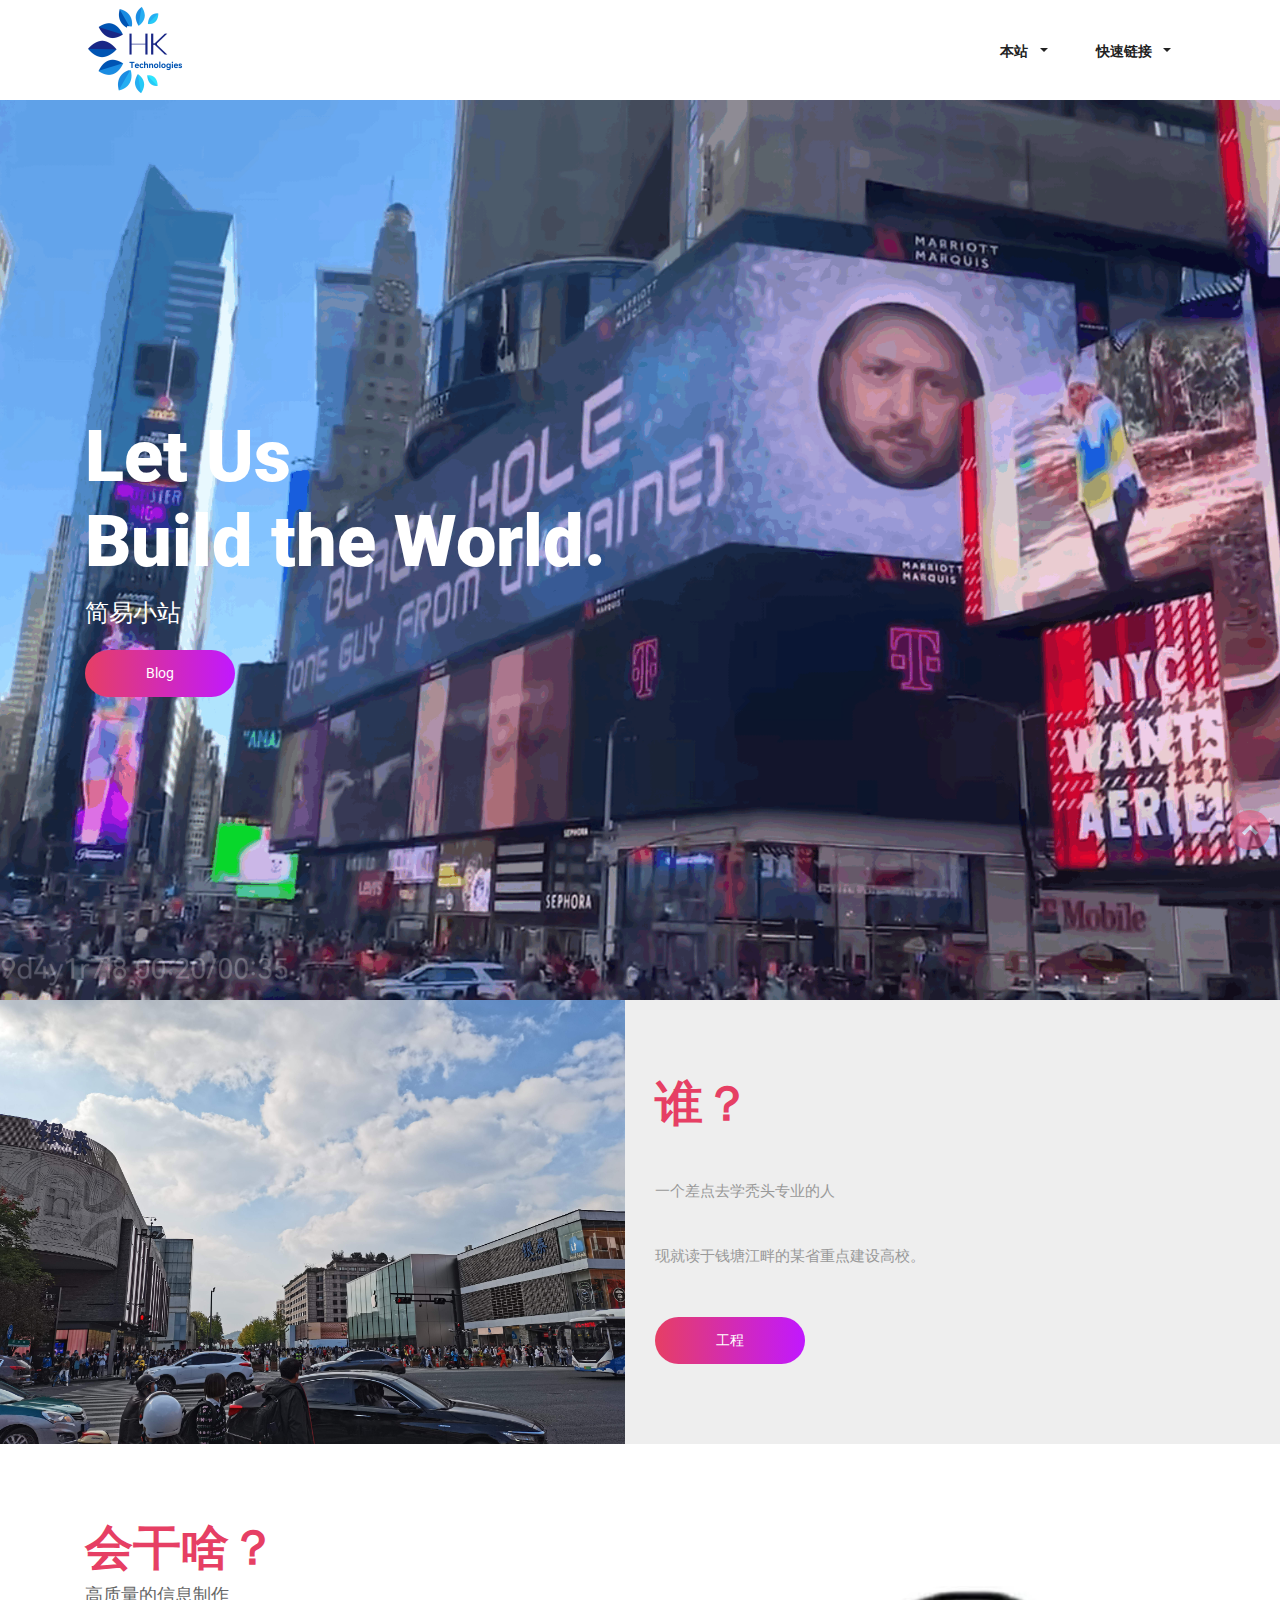
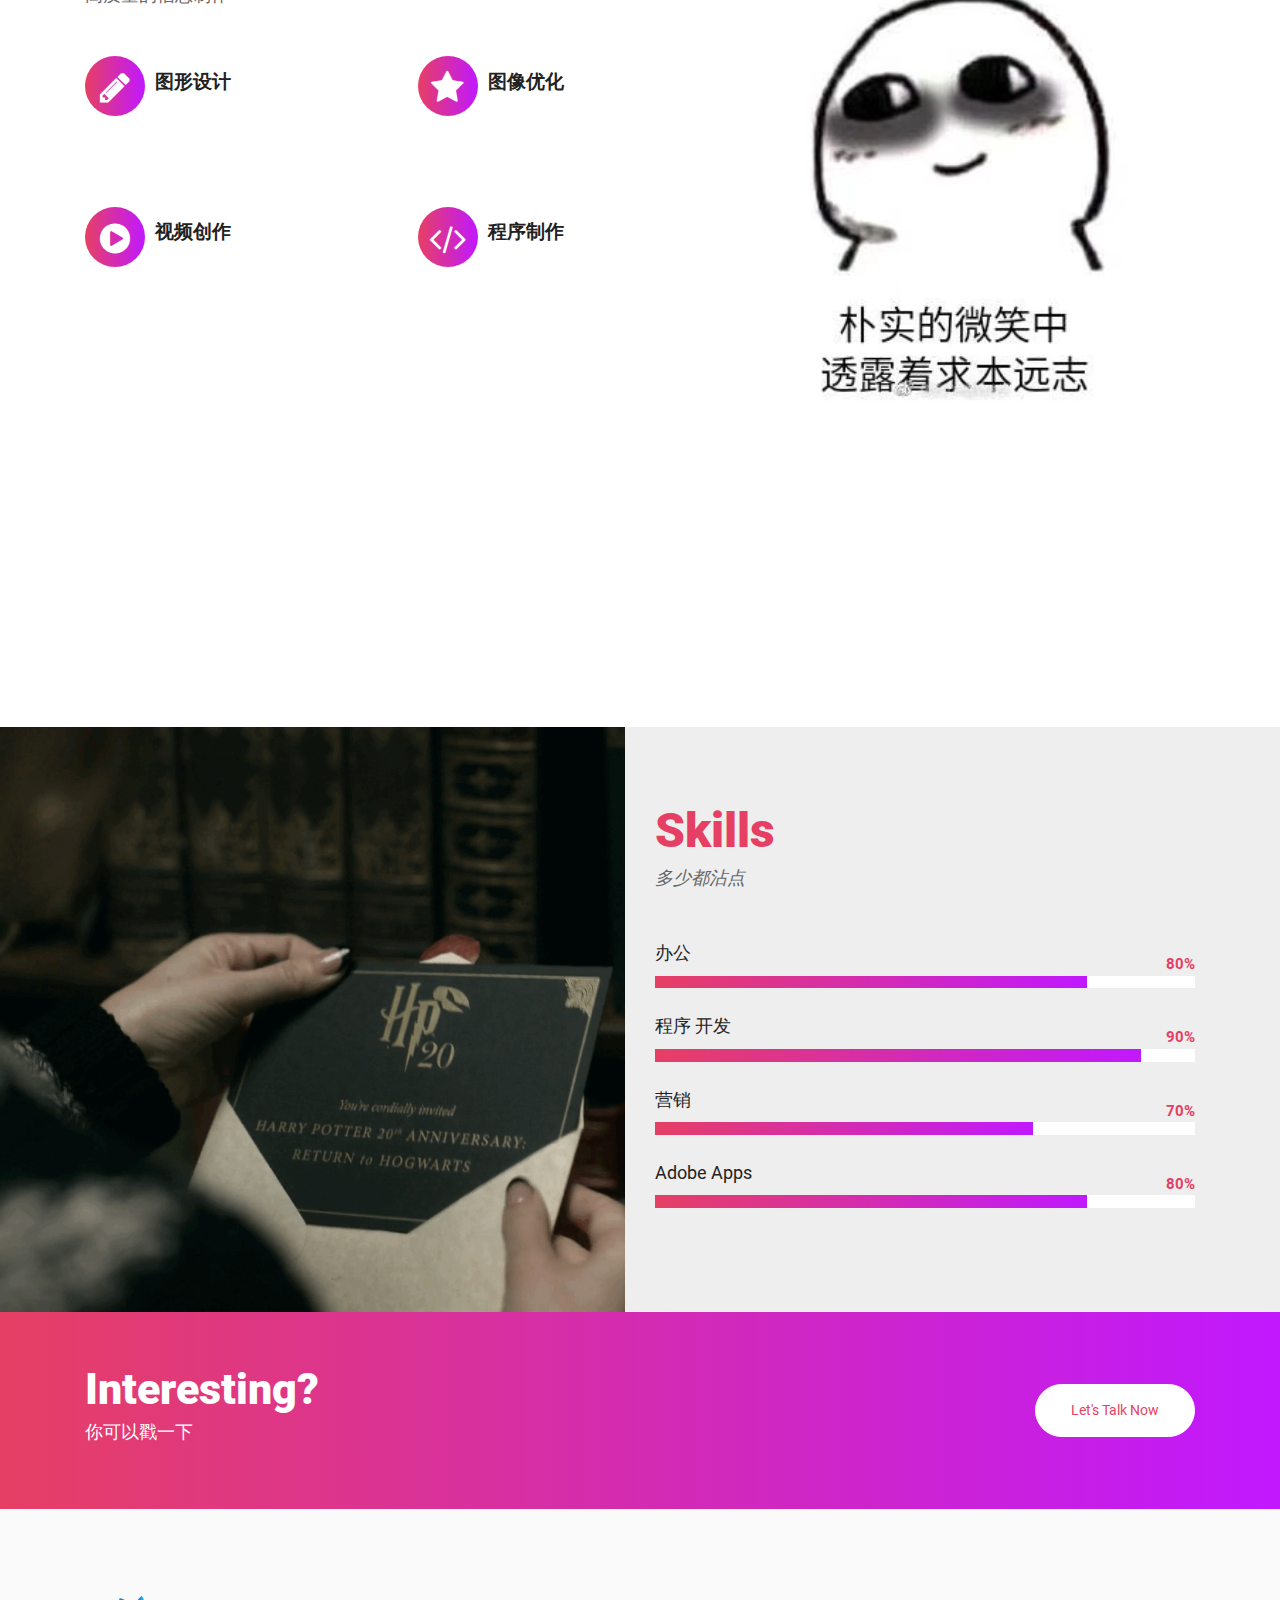
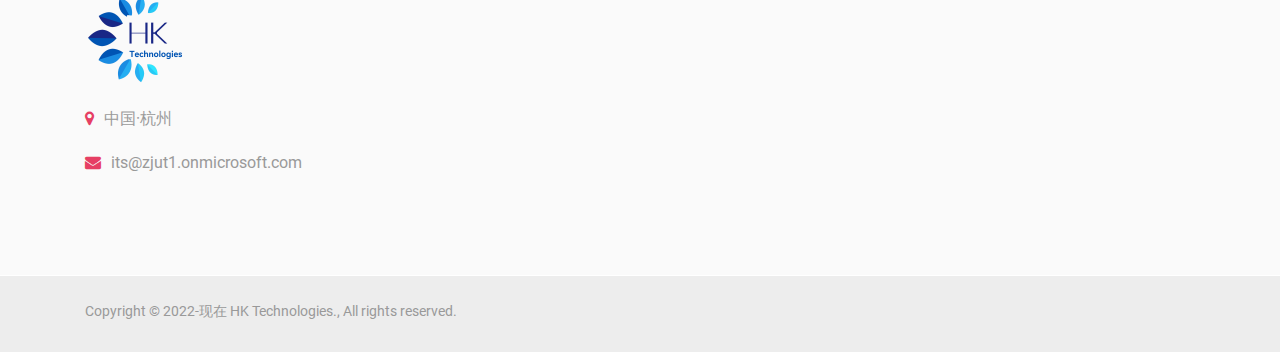
==== index.html @ f88e3399 "Add files via upload" ====
<!DOCTYPE html>
<html lang="en">
  <head>
    <!-- Basic Page Needs
    ================================================== -->
    <meta charset="utf-8">
    <!--[if IE]><meta http-equiv="x-ua-compatible" content="IE=9" /><![endif]-->
    <meta name="viewport" content="width=device-width, initial-scale=1">
    <title>HK Area</title>
    <meta name="description" content="OREN is responsive multi-purpose HTML5 template compatible with Bootstrap 4. Take your Startup business website to the next level. It is designed for agency, creative studio, freelance, personal, corporate digital, businesses or any type of person or business who wants to showcase their work, services and professional way.">
    <meta name="keywords" content="agency, business, corporate, creative studio, freelance, gradient, multipurpose. photography, parallax, personal, responsive">
    <meta name="author" content="rometheme.net"> 
	
	<!-- ==============================================
	Favicons
	=============================================== -->
	
	
	
	
	
	<!-- ==============================================
	CSS VENDOR
	=============================================== -->
	<link rel="stylesheet" type="text/css" href="static/css/bootstrap.min.css">
	<link rel="stylesheet" type="text/css" href="static/css/font-awesome.min.css">
	<link rel="stylesheet" type="text/css" href="static/css/owl.carousel.min.css">
	<link rel="stylesheet" type="text/css" href="static/css/owl.theme.default.min.css">
	<link rel="stylesheet" type="text/css" href="static/css/magnific-popup.css">
	<link rel="stylesheet" type="text/css" href="static/css/animate.min.css">
	
	<!-- ==============================================
	Custom Stylesheet
	=============================================== -->
	<link rel="stylesheet" type="text/css" href="static/css/style.css">
	
    <script src="static/js/modernizr.min.js"></script>

</head>

<body>

	<!-- LOAD PAGE -->
	<div class="animationload">
		<div class="loader"></div>
	</div>
	
	<!-- BACK TO TOP SECTION -->
	<a href="#0" class="cd-top cd-is-visible cd-fade-out">Top</a>

	<!-- HEADER -->
    <div class="header header-1">

		<!-- NAVBAR SECTION -->
		<div class="navbar-main">
			<div class="container">
			    <nav id="navbar-example" class="navbar navbar-expand-lg">
			        <a class="navbar-brand" href="">
						<img src="images/logo.png" alt="">
					</a>
			        <button class="navbar-toggler" type="button" data-toggle="collapse" data-target="#navbarNavDropdown" aria-controls="navbarNavDropdown" aria-expanded="false" aria-label="Toggle navigation">
			            <span class="navbar-toggler-icon"></span>
			        </button>
			        <div class="collapse navbar-collapse" id="navbarNavDropdown">
			            <ul class="navbar-nav ml-auto">
			            	
			                <li class="nav-item dropdown dmenu">
			                    <a class="nav-link dropdown-toggle" href="#" role="button" data-toggle="dropdown" aria-haspopup="true" aria-expanded="false">
						          本站
						        </a>
			                    <div class="dropdown-menu">
			                      	<a class="dropdown-item" href="page-about-me.html">关于</a>
			                    	<a class="dropdown-item" href="page-services-3.html">总览</a>
									<a class="dropdown-item" href="page-page-404.html">404</a>
							    </div>
			                </li>
			                
			               
							<li class="nav-item dropdown dmenu">
			                    <a class="nav-link dropdown-toggle" href="#" role="button" data-toggle="dropdown" aria-haspopup="true" aria-expanded="false">
						          快速链接
						        </a>
			                    <div class="dropdown-menu">
									<a class="dropdown-item" href="http://chn-hk.github.io/blog">Blog</a>
									<a class="dropdown-item" href="http://chn-hk.github.io/eat">吃啥？</a>
									</div>
			                </li>
							
			            </ul>
			            
			        </div>
			    </nav> <!-- -->

			</div>
		</div>

    </div>

    <!-- BANNER -->
	<div class="section banner-full bgi-cover-center" data-background="images/main.png">
		<div class="container h-100 d-flex align-items-center">
			
        	<div class="wrap-caption text-white">
                <h1 class="caption-heading">Let Us<br>Build the World.</h1>
                <p class="">简易小站</p>
                <a href="https://chn-hk.github.io/blog" class="btn btn-primary">Blog</a>
            </div>  
				
        </div>
    </div>

	<div class="section bg-gray-light">
		<div class="content-wrap pt-0 pb-0">
			<div class="sideleft-img bgi-cover-center" data-background="images/02.jpg">
				<img src="static/picture/whoweare.jpg" alt="" class="img-fluid">
			</div>
			<div class="container">
				<div class="row align-items-center">

					<div class="col-sm-12 col-md-12 col-lg-6 offset-lg-6">
						<div class="spacer-content"></div>
						<h2 class="section-heading text-primary no-after mb-4">
						谁？
						</h2>
						<p class="subheading mb-4"><em></em></p>
						<p>&nbsp;</p>
						<p>一个差点去学秃头专业的人</p>
                        <p><br>
					     现就读于钱塘江畔的某省重点建设高校。</p>
                        <div class="spacer-30"></div>
						<a href="https://chn-hk.github.io/work.html" class="btn btn-primary">工程</a>
						<div class="spacer-content"></div>
					</div>					
					
				</div>
			</div>
		</div>
	</div>

	<!-- WHAT WE DO -->
	<div class="section">
		<div class="content-wrap pb-0">
			<div class="container">
				<div class="row align-items-end">
					<div class="col-sm-12 col-md-12 col-lg-7">

						<h2 class="section-heading text-primary no-after mb-4">
							会干啥？
						</h2>
						<p class="subheading mb-4">高质量的信息制作</p>
						
						<div class="row mt-5 mb-5">
							<!-- Item 1 -->
							<div class="col-sm-6 col-md-6">
								<div class="rs-icon-info-3 mb-5">
									<div class="info-icon">
										<i class="fa fa-pencil"></i>
										<h4 class="text-black">图形设计</h4>
									</div>
									<div class="info-text">
								    &nbsp; </div>
								</div>
							</div>
							<!-- Item 2 -->
							<div class="col-sm-6 col-md-6">
								<div class="rs-icon-info-3 mb-5">
									<div class="info-icon">
										<i class="fa fa-star"></i>
										<h4 class="text-black">图像优化</h4>
									</div>
									<div class="info-text">
								    &nbsp; </div>
								</div>
							</div>
							<!-- Item 3 -->
							<div class="col-sm-6 col-md-6">
								<div class="rs-icon-info-3 mb-5">
									<div class="info-icon">
										<i class="fa fa-play-circle"></i>
										<h4 class="text-black">视频创作</h4>
									</div>
									<div class="info-text">
								    &nbsp; </div>
								</div>
							</div>
							<!-- Item 4 -->
							<div class="col-sm-6 col-md-6">
								<div class="rs-icon-info-3 mb-5">
									<div class="info-icon">
										<i class="fa fa-code"></i>
										<h4 class="text-black">程序制作</h4>
									</div>
									<div class="info-text">
								    &nbsp; </div>
								</div>
							</div>
						</div>
						
					</div>

					<div class="col-sm-12 col-md-12 col-lg-5">
						<img src="images/04.png" alt="" class="img-fluid">
					</div>
					
				</div>
			</div>
		</div>
	</div>	

	<!-- CTA -->
	<div class="section bgi-cover-fixed" data-background="images/03.png">
		<div class="content-wrap">
			<div class="container">
				<div class="row align-items-center">
					<div class="col-sm-12 col-md-12">
						<div class="cta-quote">
							<h1 class="title">秃头生活每一天</h1>
							<footer>2022&nbsp;</footer>
						</div>
					</div>
				</div>
			</div>
		</div>
	</div>

	

	<!-- WHO WE ARE -->
	<div class="section bg-gray-light">
		<div class="content-wrap pt-0 pb-0">
			<div class="sideleft-img bgi-cover-center" data-background="images/05.png">
				<img src="static/picture/team.jpg" alt="" class="img-fluid">
			</div>
			<div class="container">
				<div class="row align-items-center">
					
					<div class="col-sm-12 col-md-12 col-lg-6 offset-lg-6">
						<div class="spacer-content"></div>
						<h2 class="section-heading text-primary no-after mb-4">
						  Skills
						</h2>
						<p class="subheading mb-5"><em>多少都沾点</em></p>
						<div class="rs-progress mb-4">
	              			<div class="name">办公</div>
	          			  	<div class="persen">80%</div>
	              			<div class="progress">
							  <div class="progress-bar" role="progressbar" aria-valuenow="80" aria-valuemin="0" aria-valuemax="100"></div>
							</div>
						</div>
						<div class="rs-progress mb-4">
	              			<div class="name">程序 开发</div>
	          			  	<div class="persen">90%</div>
	              			<div class="progress">
							  <div class="progress-bar" role="progressbar" aria-valuenow="90" aria-valuemin="0" aria-valuemax="100"></div>
							</div>
						</div>
						<div class="rs-progress mb-4">
	              			<div class="name">营销&nbsp;</div>
	          			  	<div class="persen">70%</div>
	              			<div class="progress">
							  <div class="progress-bar" role="progressbar" aria-valuenow="70" aria-valuemin="0" aria-valuemax="100"></div>
							</div>
						</div>
						<div class="rs-progress mb-4">
	              			<div class="name">Adobe Apps</div>
	          			  	<div class="persen">80%</div>
	              			<div class="progress">
							  <div class="progress-bar" role="progressbar" aria-valuenow="80" aria-valuemin="0" aria-valuemax="100"></div>
							</div>
						</div>
						<div class="spacer-content"></div>
					</div>					
					
				</div>
			</div>
		</div>
	</div>

	
	
	<!-- CTA -->
	<div class="section cta bg-gradient-primary">
		<div class="content-wrap py-5">
			<div class="container">
				<div class="row align-items-center">
					<div class="col-sm-12 col-md-12">
						<div class="cta-1">
			              	<div class="body-text text-white mb-3">
			                	<h2 class="my-1">Interesting?</h2>
			                	<p class="uk18 mb-0">你可以戳一下</p>
			              	</div>
			              	<div class="body-action mt-4">
			                	<a href="#" class="btn btn-light">Let's Talk Now</a>
			              	</div>
			            </div>
					</div>
				</div>
			</div>
		</div>
	</div>

	<!-- FOOTER SECTION -->
	<div class="footer">
		<div class="content-wrap">
			<div class="container">
				
				<div class="row">
					<div class="col-sm-12 col-md-4 col-lg-6">
						<div class="footer-item">
							<img src="images/logo.png" alt="logo bottom" class="logo-bottom">
							<ul class="list-info">
								<li>
									<div class="info-icon text-primary">
										<span class="fa fa-map-marker"></span>
									</div>
									<div class="info-text">中国·杭州</div> 
								</li>
								
								<li>
									<div class="info-icon text-primary">
										<span class="fa fa-envelope"></span>
									</div>
									<div class="info-text">its@zjut1.onmicrosoft.com</div>
								</li>
							</ul>
						</div>
					</div>

					<div class="col-sm-12 col-md-4 col-lg-3">
						<div class="footer-item">
							
							<p>&nbsp;</p>
							
						</div>
					</div>

										

				</div>
			</div>
		</div>
		
		<div class="fcopy">
			<div class="container">
				<div class="row">
					<div class="col-sm-12 col-md-12">
						<p class="ftex">Copyright &copy; 2022-现在 HK Technologies.,  All rights reserved.<a target="_blank" href="https://sc.chinaz.com/moban/">&nbsp;</a></p> 
					</div>
				</div>
			</div>
		</div>
		
	</div>
	
	<!-- JS VENDOR -->
	<script src="static/js/jquery.min.js"></script>
	<script src="static/js/bootstrap.min.js"></script>
	<script src="static/js/owl.carousel.js"></script>
	<script src="static/js/jquery.magnific-popup.min.js"></script>
	<script src="static/js/isotope.pkgd.min.js"></script>
	<script src="static/js/imagesloaded.pkgd.min.js"></script>

	<!-- SENDMAIL -->
	<script src="static/js/validator.min.js"></script>
	<script src="static/js/form-scripts.js"></script>

	<script src="static/js/script.js"></script>

	
</body>
</html>
---- static/css/style.css ----
/*
Template Name: OREN - Responsive Multipurpose Html Template
Template URI: http://rometheme.net/html/oren
Author: Rometheme
Author URI: https://themeforest.net/user/rometheme
Version: 1.0
*/
/**
 * Table of Contents:
 *
 * 1. - NORMALIZE CSS
 * 2. - GLOBAL STYLES
 *      2.1 - General Styles
 *      2.2 - Text Color
 *      2.3 - Anchor
 *      2.4 - Heading and Paragraph
 * 
 * 3. - COMPONENTS
 *      3.1 - Preloader  
 *      3.2 - Buttons  
 *      3.3 - Box Icon 1
 *      3.4 - Box Icon 2
 *      3.5 - Box Image 1
 *      3.6 - Box Image 2
 *      3.7 - Box Image 3
 *      3.8 - BOX TESTIMONY
 *      3.9 - Box Team 2
 *      3.10 - Box Statistic
 *      3.11 - Box History
 *      3.12 - Box Partners
 *      3.13 - Panel Accordion
 *      3.14 - Faq
 *      3.15 - Pricing Table
 *      3.16 - Career Tabs
 *      3.17 - Box News
 * 4. - LOGO & NAVIGATION
 *      4.1 - Topbar 
 *      4.2 - Navbar 
 * 5. - HOME
 *      5.1 - Banner
 *      5.2 - Text Typing
 * 6. - SECTION
 *      6.1 Section - About
 *      6.2 Section - Services
 *      6.3 Section - Projects
 *      6.4 Section - News
 *      6.5 Section - Contact
 *      6.6 Section - Features
 *      6.7 Section - CTA
 *      6.8 Section - Price
 *      6.9 Section - Blog
 *      6.10 Section - Timeline
 *      6.11 Section - Testimonial
 *      6.12 Section - Clients
 *      6.13 Section - Video BG
 *      6.14 Section - Contact and Map
 * 7. - FOOTER 
 * 8. - RESPONSIVE
 * -----------------------------------------------------------------------------
 */
@import url("css.css");
@font-face {
  font-family: 'sas-webfont';
  src: url("../fonts/sas-webfont.eot?51534236");
  src: url("../font/sas-webfont.eot") format("embedded-opentype"), url("../font/sas-webfont.woff2") format("woff2"), url("../font/sas-webfont.woff") format("woff"), url("../font/sas-webfont.ttf") format("truetype"), url("https://html.rometheme.pro/oren/fonts/sas-webfont.svg?51534236") format("svg");
  font-weight: normal;
  font-style: normal; }
.sas {
  font-family: "sas-webfont";
  font-style: normal;
  font-weight: normal;
  speak: none;
  display: inline-block;
  text-decoration: inherit;
  width: 1em;
  margin-right: .2em;
  text-align: center;
  /* opacity: .8; */
  /* For safety - reset parent styles, that can break glyph codes*/
  font-variant: normal;
  text-transform: none;
  /* fix buttons height, for twitter bootstrap */
  line-height: 1em;
  /* Animation center compensation - margins should be symmetric */
  /* remove if not needed */
  margin-left: .2em;
  /* you can be more comfortable with increased icons size */
  /* font-size: 120%; */
  /* Font smoothing. That was taken from TWBS */
  -webkit-font-smoothing: antialiased;
  -moz-osx-font-smoothing: grayscale;
  /* Uncomment for 3D effect */
  /* text-shadow: 1px 1px 1px rgba(127, 127, 127, 0.3); */ }

.sas-1:before {
  content: '\e801'; }

/* '' */
/* -------------------- 
TOPBAR SETTING
-----------------------*/
/* -------------------- 
NAVBAR SETTING
-----------------------*/
/* -------------------- 
FOOTER SETTING
-----------------------*/
/* -------------------- 
BUTTON SETTING
-----------------------*/
.bolder {
  font-weight: 600; }

.cfix {
  content: '';
  display: block;
  width: 100%;
  clear: both; }

/**
 * 1. - NORMALIZE CSS
 * -----------------------------------------------------------------------------
 */
/*! normalize.css v8.0.1 | MIT License | github.com/necolas/normalize.css */
/* Document
   ========================================================================== */
/**
 * 1. Correct the line height in all browsers.
 * 2. Prevent adjustments of font size after orientation changes in iOS.
 */
html {
  line-height: 1.15;
  /* 1 */
  -webkit-text-size-adjust: 100%;
  /* 2 */ }

/* Sections
   ========================================================================== */
/**
 * Remove the margin in all browsers.
 */
body {
  margin: 0; }

/**
 * Render the `main` element consistently in IE.
 */
main {
  display: block; }

/**
 * Correct the font size and margin on `h1` elements within `section` and
 * `article` contexts in Chrome, Firefox, and Safari.
 */
h1 {
  font-size: 2em;
  margin: 0.67em 0; }

/* Grouping content
   ========================================================================== */
/**
 * 1. Add the correct box sizing in Firefox.
 * 2. Show the overflow in Edge and IE.
 */
hr {
  box-sizing: content-box;
  /* 1 */
  height: 0;
  /* 1 */
  overflow: visible;
  /* 2 */ }

/**
 * 1. Correct the inheritance and scaling of font size in all browsers.
 * 2. Correct the odd `em` font sizing in all browsers.
 */
pre {
  font-family: monospace, monospace;
  /* 1 */
  font-size: 1em;
  /* 2 */ }

/* Text-level semantics
   ========================================================================== */
/**
 * Remove the gray background on active links in IE 10.
 */
a {
  background-color: transparent; }

/**
 * 1. Remove the bottom border in Chrome 57-
 * 2. Add the correct text decoration in Chrome, Edge, IE, Opera, and Safari.
 */
abbr[title] {
  border-bottom: none;
  /* 1 */
  text-decoration: underline;
  /* 2 */
  text-decoration: underline dotted;
  /* 2 */ }

/**
 * Add the correct font weight in Chrome, Edge, and Safari.
 */
b,
strong {
  font-weight: bolder; }

/**
 * 1. Correct the inheritance and scaling of font size in all browsers.
 * 2. Correct the odd `em` font sizing in all browsers.
 */
code,
kbd,
samp {
  font-family: monospace, monospace;
  /* 1 */
  font-size: 1em;
  /* 2 */ }

/**
 * Add the correct font size in all browsers.
 */
small {
  font-size: 80%; }

/**
 * Prevent `sub` and `sup` elements from affecting the line height in
 * all browsers.
 */
sub,
sup {
  font-size: 75%;
  line-height: 0;
  position: relative;
  vertical-align: baseline; }

sub {
  bottom: -0.25em; }

sup {
  top: -0.5em; }

/* Embedded content
   ========================================================================== */
/**
 * Remove the border on images inside links in IE 10.
 */
img {
  border-style: none; }

/* Forms
   ========================================================================== */
/**
 * 1. Change the font styles in all browsers.
 * 2. Remove the margin in Firefox and Safari.
 */
button,
input,
optgroup,
select,
textarea {
  font-family: inherit;
  /* 1 */
  font-size: 100%;
  /* 1 */
  line-height: 1.15;
  /* 1 */
  margin: 0;
  /* 2 */ }

/**
 * Show the overflow in IE.
 * 1. Show the overflow in Edge.
 */
button,
input {
  /* 1 */
  overflow: visible; }

/**
 * Remove the inheritance of text transform in Edge, Firefox, and IE.
 * 1. Remove the inheritance of text transform in Firefox.
 */
button,
select {
  /* 1 */
  text-transform: none; }

/**
 * Correct the inability to style clickable types in iOS and Safari.
 */
button,
[type="button"],
[type="reset"],
[type="submit"] {
  -webkit-appearance: button; }

/**
 * Remove the inner border and padding in Firefox.
 */
button::-moz-focus-inner,
[type="button"]::-moz-focus-inner,
[type="reset"]::-moz-focus-inner,
[type="submit"]::-moz-focus-inner {
  border-style: none;
  padding: 0; }

/**
 * Restore the focus styles unset by the previous rule.
 */
button:-moz-focusring,
[type="button"]:-moz-focusring,
[type="reset"]:-moz-focusring,
[type="submit"]:-moz-focusring {
  outline: 1px dotted ButtonText; }

/**
 * Correct the padding in Firefox.
 */
fieldset {
  padding: 0.35em 0.75em 0.625em; }

/**
 * 1. Correct the text wrapping in Edge and IE.
 * 2. Correct the color inheritance from `fieldset` elements in IE.
 * 3. Remove the padding so developers are not caught out when they zero out
 *    `fieldset` elements in all browsers.
 */
legend {
  box-sizing: border-box;
  /* 1 */
  color: inherit;
  /* 2 */
  display: table;
  /* 1 */
  max-width: 100%;
  /* 1 */
  padding: 0;
  /* 3 */
  white-space: normal;
  /* 1 */ }

/**
 * Add the correct vertical alignment in Chrome, Firefox, and Opera.
 */
progress {
  vertical-align: baseline; }

/**
 * Remove the default vertical scrollbar in IE 10+.
 */
textarea {
  overflow: auto; }

/**
 * 1. Add the correct box sizing in IE 10.
 * 2. Remove the padding in IE 10.
 */
[type="checkbox"],
[type="radio"] {
  box-sizing: border-box;
  /* 1 */
  padding: 0;
  /* 2 */ }

/**
 * Correct the cursor style of increment and decrement buttons in Chrome.
 */
[type="number"]::-webkit-inner-spin-button,
[type="number"]::-webkit-outer-spin-button {
  height: auto; }

/**
 * 1. Correct the odd appearance in Chrome and Safari.
 * 2. Correct the outline style in Safari.
 */
[type="search"] {
  -webkit-appearance: textfield;
  /* 1 */
  outline-offset: -2px;
  /* 2 */ }

/**
 * Remove the inner padding in Chrome and Safari on macOS.
 */
[type="search"]::-webkit-search-decoration {
  -webkit-appearance: none; }

/**
 * 1. Correct the inability to style clickable types in iOS and Safari.
 * 2. Change font properties to `inherit` in Safari.
 */
::-webkit-file-upload-button {
  -webkit-appearance: button;
  /* 1 */
  font: inherit;
  /* 2 */ }

/* Interactive
   ========================================================================== */
/*
 * Add the correct display in Edge, IE 10+, and Firefox.
 */
details {
  display: block; }

/*
 * Add the correct display in all browsers.
 */
summary {
  display: list-item; }

/* Misc
   ========================================================================== */
/**
 * Add the correct display in IE 10+.
 */
template {
  display: none; }

/**
 * Add the correct display in IE 10.
 */
[hidden] {
  display: none; }

/**
 * 2. GLOBAL STYLES
 * -----------------------------------------------------------------------------
 */
/*1.1 GENERAL STYLES*/
body,
button,
input,
select,
textarea {
  color: #999999;
  font-family: "roboto", serif;
  font-weight: 400;
  font-size: 15px;
  line-height: 1.5;
  position: relative; }

html, body {
  width: 100%;
  height: 100%; }

/* 1.3. ANCHOR */
a {
  color: #999999;
  text-decoration: none; }
  a:hover {
    color: #E63F64;
    text-decoration: none; }

/* 1.4. HEADING & PARAGRAPH */
p {
  margin: 0 0 20px 0; }

h1,
h2,
.banner-page .title-page,
h3,
h4,
.rs-team-1 .title,
h5 {
  font-family: "roboto", serif;
  font-weight: 900;
  margin-top: 10px;
  margin-bottom: 20px; }

h1 {
  font-size: 3.571em;
  line-height: normal; }

h2, .banner-page .title-page {
  font-size: 2.857em;
  line-height: normal; }

h3 {
  font-size: 1.714em;
  line-height: normal; }

h4, .rs-team-1 .title {
  font-size: 1.286em;
  line-height: normal; }

h5 {
  font-size: 14px;
  line-height: 22px; }

h6 {
  font-size: 13px; }

strong, b {
  font-weight: 700; }

ol {
  margin-left: 24px; }

ul {
  list-style: initial;
  margin-left: 24px; }
  ul li {
    margin: 8px 0; }

/* CUSTOM GLOBAL */
.content-wrap {
  padding: 80px 0; }

.content-wrap-60 {
  padding: 60px 0; }

.content-wrap-40 {
  padding: 40px 0; }

.spacer-content {
  height: 80px; }
  .spacer-content::after {
    display: block;
    content: "";
    clear: both; }

.uk16 {
  font-size: 16px; }

.uk18 {
  font-size: 18px; }

.uk21 {
  font-size: 21px; }

.uk24 {
  font-size: 24px; }

.uk36 {
  font-size: 36px; }

.uk48 {
  font-size: 48px; }

.uk60 {
  font-size: 60px; }

.uk72 {
  font-size: 72px; }

.spacer-10 {
  height: 10px; }
  .spacer-10::after {
    display: block;
    content: "";
    clear: both; }

.spacer-30 {
  height: 30px; }
  .spacer-30::after {
    display: block;
    content: "";
    clear: both; }

.spacer-50 {
  height: 50px; }
  .spacer-50::after {
    display: block;
    content: "";
    clear: both; }

.spacer-70 {
  height: 70px; }
  .spacer-70::after {
    display: block;
    content: "";
    clear: both; }

.spacer-90 {
  height: 90px; }
  .spacer-90::after {
    display: block;
    content: "";
    clear: both; }

.spacer-110 {
  height: 110px; }
  .spacer-110::after {
    display: block;
    content: "";
    clear: both; }

.section {
  position: relative; }

.section-heading {
  font-size: 48px;
  line-height: 1em;
  margin-bottom: 10px;
  /*padding-top: 0; */
  margin-top: 0;
  padding-bottom: 5px;
  position: relative;
  color: #222222; }
  .section-heading:after {
    content: '';
    display: block;
    vertical-align: bottom;
    width: 30px;
    height: 3px;
    background: #E63F64;
    margin-bottom: 10px;
    margin-top: 20px; }
  .section-heading.light {
    color: #E63F64; }
    .section-heading.light span {
      color: #ffffff; }
    .section-heading.light:after {
      background: #ffffff; }
  .section-heading.text-center {
    text-align: center; }
    .section-heading.text-center:after {
      margin-left: auto;
      margin-right: auto; }
  .section-heading.no-after:after {
    display: none; }
  @media (max-width: 767px) {
    .section-heading {
      font-size: 32px; } }

.subheading {
  margin-top: -20px;
  margin-bottom: 30px;
  color: #666666;
  font-family: "PT Serif", serif;
  font-size: 18px; }
  .subheading.text-center {
    width: 60%;
    margin-left: auto;
    margin-right: auto; }

.title-heading {
  font-size: 24px;
  font-family: "roboto", serif;
  font-weight: 700; }

.section-border {
  border-bottom: 1px solid #e6e6e6; }

.font-primary {
  font-family: "roboto", serif; }

.font-secondary {
  font-family: "PT Serif", serif; }

.bgi-cover-center {
  background-size: cover;
  background-position: center; }

.bgi-cover-center {
  background-size: cover;
  background-position: center; }

.bgi-cover-fixed {
  background-size: cover;
  background-position: center;
  background-attachment: fixed; }

.bgi-right {
  background-position: right;
  background-size: auto;
  background-repeat: no-repeat; }

.bgi-left {
  background-position: left;
  background-size: auto;
  background-repeat: no-repeat; }

blockquote {
  padding: 15px 20px;
  background-color: #f6f6f6;
  margin: 0 0 20px;
  border-left: 5px solid #E63F64;
  font-style: italic; }

@media (max-width: 767px) {
  .bgi-hide-xs {
    background-image: none !important; } }
/* OWL */
.owl-theme .owl-dots .owl-dot span {
  width: 5px;
  height: 5px;
  background: gray;
  margin: 5px 3px; }
.owl-theme .owl-dots .owl-dot.active span {
  width: 20px;
  background-color: #E63F64; }
.owl-theme .owl-dots .owl-dot:hover span {
  background-color: #E63F64; }
.owl-theme .owl-controls {
  margin-top: 50px; }

.owl-light .owl-dots .owl-dot span {
  width: 5px;
  height: 5px;
  background: #ffffff;
  margin: 5px 3px; }
.owl-light .owl-dots .owl-dot.active span {
  width: 40px;
  background-color: #C118FF; }
.owl-light .owl-dots .owl-dot:hover span {
  background-color: #C118FF; }
.owl-light .owl-controls {
  margin-top: 50px; }

/* END OWL */
.font-primary {
  font-family: "roboto", serif; }

.bg-primary {
  background-color: #E63F64 !important; }

.bg-secondary {
  background-color: #C118FF !important; }

.bg-gray {
  background-color: #222222; }

.bg-gray-light {
  background-color: #eee; }

.bg-overlay-primary {
  position: relative; }
  .bg-overlay-primary:before {
    content: '';
    position: absolute;
    top: 0;
    right: 0;
    bottom: 0;
    left: 0;
    background-color: #E63F64;
    opacity: .8; }

.bg-overlay-secondary {
  position: relative; }
  .bg-overlay-secondary:before {
    content: '';
    position: absolute;
    top: 0;
    right: 0;
    bottom: 0;
    left: 0;
    background-color: #C118FF;
    opacity: .6; }

.lh-1 {
  line-height: 1.3; }

.text-primary {
  color: #E63F64 !important; }
  .text-primary a {
    color: #E63F64; }
    .text-primary a:hover {
      color: #999999; }

.text-secondary {
  color: #C118FF !important; }

.text-white a {
  color: #ffffff; }

.text-black {
  color: #222222 !important; }
  .text-black a {
    color: #222222; }

.pos-relative {
  position: relative; }

.banner-page {
  display: block;
  -webkit-background-size: cover;
  -moz-background-size: cover;
  -o-background-size: cover;
  background-size: cover;
  position: relative;
  background-position: center; }
  .banner-page:before {
    content: '';
    position: absolute;
    top: 0;
    left: 0;
    right: 0;
    bottom: 0;
    background-color: rgba(34, 34, 34, 0.2); }
  .banner-page .content-wrap {
    padding: 120px 0; }
  .banner-page .title-page {
    text-align: center;
    margin-bottom: 0;
    color: #ffffff; }
  .banner-page .breadcrumb-container {
    background-color: transparent; }
  .banner-page .breadcrumb {
    padding: 0;
    margin: 0;
    text-align: center;
    background-color: transparent;
    font-size: 13px;
    font-weight: 400;
    color: #ffffff; }
    .banner-page .breadcrumb > .active,
    .banner-page .breadcrumb a {
      color: white; }
      .banner-page .breadcrumb > .active:hover,
      .banner-page .breadcrumb a:hover {
        color: #E63F64; }

.overlap {
  background-color: #ffffff;
  margin-top: -180px;
  position: relative;
  z-index: 2; }
  @media (max-width: 767px) {
    .overlap {
      margin-top: 0; } }

.gutter-5 {
  margin-right: 0;
  margin-left: 0; }
  .gutter-5 > [class^="col-"],
  .gutter-5 > [class*=" col-"],
  .gutter-5 [class*='col-'],
  .gutter-5 [class*=" col-"] {
    padding-right: 5px;
    padding-left: 5px; }

.pagination {
  margin-left: 0; }
  .pagination .page-item .page-link {
    -webkit-border-radius: 0px;
    -moz-border-radius: 0px;
    -ms-border-radius: 0px;
    border-radius: 0px;
    padding: 15px 20px;
    margin-right: 5px;
    margin-bottom: 5px;
    color: #999999;
    display: inline-block;
    border-color: 1px solid #e6e6e6;
    background: #ffffff; }
    .pagination .page-item .page-link:hover, .pagination .page-item .page-link.active {
      color: #ffffff;
      background: #E63F64; }
  .pagination .page-item:first-child .page-link, .pagination .page-item:last-child .page-link {
    border-radius: 0; }
  .pagination .page-item.active .page-link {
    color: #ffffff;
    background: #E63F64;
    border-color: #E63F64; }

/**
 * 3. - COMPONENTS
 * -----------------------------------------------------------------------------
 */
.anim-media .media, .rs-image-box .media, .rs-icon-info-4 .media {
  width: 100%;
  margin-bottom: 30px;
  position: relative;
  background-color: #ffffff;
  overflow: hidden; }
  .anim-media .media img, .rs-image-box .media img, .rs-icon-info-4 .media img {
    -webkit-transform: scale(1, 1);
    -ms-transform: scale(1, 1);
    transform: scale(1, 1);
    -webkit-transition: 0.4s all linear;
    transition: 0.4s all linear; }
.anim-media:hover .media, .rs-image-box:hover .media, .rs-icon-info-4:hover .media {
  background-color: #E63F64; }
  .anim-media:hover .media img, .rs-image-box:hover .media img, .rs-icon-info-4:hover .media img {
    opacity: 0.8;
    -ms-filter: "progid:DXImageTransform.Microsoft.Alpha(Opacity=80)";
    filter: alpha(opacity=80);
    -webkit-transform: scale(1.05, 1.05);
    -ms-transform: scale(1.05, 1.05);
    transform: scale(1.05, 1.05);
    -webkit-transition-timing-function: ease-out;
    transition-timing-function: ease-out;
    -webkit-transition-duration: 250ms;
    transition-duration: 250ms; }

.anim-shadow, .rs-shop-box, .rs-icon-info-4, .rs-pricing-1 {
  -webkit-box-shadow: 4px 5px 0 rgba(0, 0, 0, 0);
  -moz-box-shadow: 4px 5px 0 rgba(0, 0, 0, 0);
  box-shadow: 4px 5px 0 rgba(0, 0, 0, 0); }
  .anim-shadow:hover, .rs-shop-box:hover, .rs-icon-info-4:hover, .rs-pricing-1:hover {
    -webkit-box-shadow: 4px 5px 30px rgba(0, 0, 0, 0.2);
    -moz-box-shadow: 4px 5px 30px rgba(0, 0, 0, 0.2);
    box-shadow: 4px 5px 30px rgba(0, 0, 0, 0.2); }

.gradasi-primary, .btn-primary, .rs-icon-info .fa, .rs-icon-info-2 .fa, .rs-icon-info-3 .fa, .rs-icon-funfact .icon, .box-image-6 .media .no, .rs-pricing-1.popular, .progress-bar, .bg-gradient-primary, .portfolio_filter li a.active {
  background: -webkit-gradient(linear, left center, right center, from(#E63F64), color-stop(100%, #C118FF));
  background: -webkit-linear-gradient(left, #E63F64, #C118FF 100%);
  background: linear-gradient(to right, #E63F64, #C118FF 100%); }
  .gradasi-primary:hover, .btn-primary:hover, .rs-icon-info .fa:hover, .rs-icon-info-2 .fa:hover, .rs-icon-info-3 .fa:hover, .rs-icon-funfact .icon:hover, .box-image-6 .media .no:hover, .rs-pricing-1.popular:hover, .progress-bar:hover, .bg-gradient-primary:hover, .portfolio_filter li a.active:hover {
    background: -webkit-gradient(linear, left center, right center, from(#C118FF), color-stop(100%, #E63F64));
    background: -webkit-linear-gradient(left, #C118FF, #E63F64 100%);
    background: linear-gradient(to right, #C118FF, #E63F64 100%); }

/* ==========================
2.1 - Buttons
============================= */
.btn, .btn-primary, .btn-secondary, .btn-light, .btn-ghost-light {
  font-size: 14px;
  color: #ffffff;
  padding: 13px 40px;
  border: 0;
  min-width: 150px;
  -webkit-border-radius: 30px;
  -moz-border-radius: 30px;
  -ms-border-radius: 30px;
  border-radius: 30px; }

.btn-default {
  background-color: #E63F64;
  color: #ffffff;
  padding: 15px 20px;
  border: 0;
  -webkit-border-radius: 0;
  -moz-border-radius: 0;
  -ms-border-radius: 0;
  border-radius: 0; }

.btn-default:hover {
  background-color: #E63F64; }

.btn-primary {
  background-color: #E63F64;
  color: #ffffff; }
  .btn-primary:hover {
    background-color: #dc7eff;
    color: #ffffff;
    -webkit-box-shadow: 4px 5px 30px rgba(0, 0, 0, 0.2);
    -moz-box-shadow: 4px 5px 30px rgba(0, 0, 0, 0.2);
    box-shadow: 4px 5px 30px rgba(0, 0, 0, 0.2); }

.btn-secondary {
  background-color: #C118FF; }
  .btn-secondary:hover {
    background-color: #d61c45;
    color: #ffffff; }

.btn-primary.disabled {
  background-color: #E63F64;
  border-color: #E63F64;
  opacity: 1;
  -ms-filter: "progid:DXImageTransform.Microsoft.Alpha(Opacity=100)";
  filter: alpha(opacity=100); }
  .btn-primary.disabled:hover {
    color: #ffffff;
    background-color: #d61c45; }

.btn-secondary.disabled {
  background-color: #C118FF;
  border-color: #C118FF; }
  .btn-secondary.disabled:hover {
    background-color: #bc04ff;
    color: #ffffff; }

.btn-light {
  background-color: #ffffff;
  color: #E63F64;
  border: 1px solid #ffffff; }
  .btn-light:hover {
    background-color: #222222;
    color: #ffffff;
    border-color: #222222; }

.btn-ghost-light {
  background-color: transparent;
  color: #ffffff;
  border: 1px solid #ffffff; }
  .btn-ghost-light:hover {
    background-color: #ffffff;
    color: #E63F64;
    border-color: #ffffff; }

.btn-icon {
  font-size: 18px; }
  .btn-icon .fa {
    margin-right: 10px;
    vertical-align: middle;
    width: 50px;
    height: 50px;
    border: 1px solid #999999;
    border-radius: 30px;
    padding-left: 5px;
    padding-top: 10px;
    font-size: 1.5em; }
  .btn-icon:hover .fa {
    border-color: #E63F64; }

.btn-rect {
  -webkit-border-radius: 0;
  -moz-border-radius: 0;
  -ms-border-radius: 0;
  border-radius: 0; }

.btn-video {
  color: #ffffff; }
  .btn-video i {
    width: 55px;
    height: 55px;
    background-color: #ffffff;
    color: #E63F64;
    -webkit-border-radius: 50%;
    -moz-border-radius: 50%;
    -ms-border-radius: 50%;
    border-radius: 50%;
    padding: 11px;
    font-size: 21px;
    text-align: center;
    border: 6px solid rgba(34, 34, 34, 0.2);
    margin-right: 5px; }

/* ==========================
SOSMED-ICON
============================= */
.sosmed-icon a {
  color: #E63F64;
  background-color: transparent;
  width: 40px;
  height: 40px;
  font-size: 18px;
  display: flex;
  justify-content: center;
  flex-direction: column;
  text-align: center;
  margin: 0 2px; }
  .sosmed-icon a:hover {
    color: #999999;
    background-color: transparent; }
.sosmed-icon.icon-bg-primary a {
  -webkit-border-radius: 50%;
  -moz-border-radius: 50%;
  -ms-border-radius: 50%;
  border-radius: 50%;
  color: #ffffff;
  background-color: #E63F64; }
  .sosmed-icon.icon-bg-primary a:hover {
    color: #ffffff;
    background-color: #C118FF; }

/* ==========================
FEATURE ICON
============================= */
.rs-feature-1 {
  position: relative;
  background-color: #F8F8F8;
  border: 1px solid #F0F0F0;
  padding: 20px 20px;
  overflow: hidden;
  -webkit-transition: all 0.3s ease;
  -moz-transition: all 0.3s ease;
  -ms-transition: all 0.3s ease;
  -o-transition: all 0.3s ease;
  transition: all 0.3s ease; }
  .rs-feature-1 .no {
    position: absolute;
    top: 0;
    right: 20px;
    font-size: 72px;
    font-family: "roboto", serif;
    font-weight: 700;
    opacity: 0.15;
    -ms-filter: "progid:DXImageTransform.Microsoft.Alpha(Opacity=15)";
    filter: alpha(opacity=15); }
  .rs-feature-1 .media {
    width: 100%;
    margin-bottom: 30px;
    background-color: transparent; }
  .rs-feature-1 .icon {
    font-size: 48px;
    color: #E63F64; }
  .rs-feature-1 .body {
    position: relative; }
  .rs-feature-1 .title {
    color: #222222; }
  .rs-feature-1:hover {
    background-color: #C118FF;
    color: #ffffff;
    -webkit-transform: translateY(-10px);
    transform: translateY(-10px);
    -webkit-box-shadow: 0 1rem 3rem rgba(0, 0, 0, 0.15) !important;
    box-shadow: 0 1rem 3rem rgba(0, 0, 0, 0.15) !important; }
    .rs-feature-1:hover .title {
      color: #ffffff; }

/* ==========================
IMAGE BOX
============================= */
.rs-image-box {
  margin-bottom: 30px;
  overflow: hidden;
  position: relative;
  -webkit-transition: all 0.4s ease;
  -moz-transition: all 0.4s ease;
  -ms-transition: all 0.4s ease;
  -o-transition: all 0.4s ease;
  transition: all 0.4s ease; }
  .rs-image-box .media {
    margin-bottom: 10px; }
  .rs-image-box:hover .media {
    background-color: #ffffff; }
  .rs-image-box .body-text {
    padding: 20px 30px 40px; }

.rs-shop-box {
  background-color: #ffffff;
  margin-bottom: 30px;
  overflow: hidden;
  position: relative;
  border: 1px solid #e6e6e6; }
  .rs-shop-box .media {
    text-align: center; }
    .rs-shop-box .media a {
      width: 100%; }
  .rs-shop-box .body-text {
    padding: 20px 20px;
    border-top: 1px solid #e6e6e6; }
    .rs-shop-box .body-text .title {
      font-weight: 400;
      color: #C118FF;
      font-size: 16px;
      margin-bottom: 10px; }
      .rs-shop-box .body-text .title a {
        color: #C118FF; }
        .rs-shop-box .body-text .title a:hover {
          color: #E63F64; }
    .rs-shop-box .body-text .price {
      color: #E63F64;
      font-weight: 700;
      font-size: 18px;
      float: left; }
    .rs-shop-box .body-text .meta {
      display: -ms-flexbox;
      display: flex;
      justify-content: space-between !important; }

.title-blok {
  font-weight: 400;
  color: #C118FF;
  font-size: 16px;
  margin-bottom: 10px; }
  .title-blok a {
    color: #C118FF; }
    .title-blok a:hover {
      color: #E63F64; }

.rating, .shop-item-sidebar .body-text, .single-shop {
  unicode-bidi: bidi-override;
  direction: rtl; }
  .rating span:before, .shop-item-sidebar .body-text span:before, .single-shop span:before {
    color: #E63F64;
    content: "\2605";
    display: inline-block;
    position: relative;
    font-size: 1.2em;
    width: .6em; }

.shop-item-sidebar {
  display: -ms-flexbox;
  display: flex;
  margin-bottom: 20px;
  align-items: center !important; }
  .shop-item-sidebar .media {
    width: 90px;
    height: 90px;
    border: 1px solid #e6e6e6;
    margin-right: 20px; }
  .shop-item-sidebar .body-text .title {
    font-weight: 400;
    color: #C118FF;
    font-size: 16px;
    margin-bottom: 10px; }
    .shop-item-sidebar .body-text .title a {
      color: #C118FF; }
      .shop-item-sidebar .body-text .title a:hover {
        color: #E63F64; }
  .shop-item-sidebar .body-text .price {
    color: #E63F64;
    font-weight: 700;
    font-size: 18px; }

.single-shop .price {
  color: #E63F64;
  font-weight: 700;
  font-size: 18px; }

/* ==========================
ICON 2
============================= */
.box-icon-1 {
  margin-bottom: 15px; }
  .box-icon-1 .icon {
    color: #E63F64;
    display: inline-block;
    font-size: 36px;
    line-height: 2.2;
    float: left;
    width: 60px;
    height: 60px;
    background: transparent;
    -webkit-border-radius: 100px;
    -moz-border-radius: 100px;
    -ms-border-radius: 100px;
    border-radius: 100px;
    text-align: center; }
  .box-icon-1 .body-content {
    color: #C118FF;
    margin-left: 70px;
    font-weight: 700;
    font-size: 24px; }
    .box-icon-1 .body-content .heading {
      font-size: 16px;
      font-weight: 700; }

.rs-icon-info {
  margin-bottom: 15px; }
  .rs-icon-info .info-icon {
    display: table-cell;
    position: relative; }
  .rs-icon-info .fa {
    width: 60px;
    height: 60px;
    -webkit-border-radius: 50%;
    -moz-border-radius: 50%;
    -ms-border-radius: 50%;
    border-radius: 50%;
    text-align: center;
    padding-top: 17px;
    font-size: 22px;
    color: #ffffff; }
  .rs-icon-info .info-text {
    display: table-cell;
    padding-left: 20px;
    position: relative;
    vertical-align: middle; }
  .rs-icon-info.center {
    text-align: center;
    padding: 30px 0;
    -webkit-border-radius: 6px;
    -moz-border-radius: 6px;
    -ms-border-radius: 6px;
    border-radius: 6px; }
    .rs-icon-info.center .info-icon {
      display: block; }
    .rs-icon-info.center .fa {
      background-color: transparent;
      font-size: 40px; }
      .rs-icon-info.center .fa.bl {
        background-color: #E63F64;
        color: #ffffff;
        width: 80px;
        height: 80px; }
    .rs-icon-info.center .info-text {
      display: block; }
  .rs-icon-info.text-right {
    text-align: right; }
    .rs-icon-info.text-right .info-icon {
      float: right; }
      .rs-icon-info.text-right .info-icon:after {
        right: -5px;
        top: -5px; }
    .rs-icon-info.text-right .info-text {
      padding-left: auto;
      padding-right: 20px; }
  .rs-icon-info::after {
    display: block;
    content: "";
    clear: both; }

.rs-icon-info-2 {
  display: flex;
  align-items: flex-start; }
  .rs-icon-info-2 .info-icon {
    text-align: center;
    display: -ms-flexbox;
    display: flex;
    -ms-flex-align: center;
    align-items: center; }
  .rs-icon-info-2 .fa {
    width: 80px;
    height: 80px;
    margin-right: 20px;
    color: #ffffff;
    background-color: transparent;
    -webkit-border-radius: 50%;
    -moz-border-radius: 50%;
    -ms-border-radius: 50%;
    border-radius: 50%;
    padding-top: 23px;
    font-size: 35px;
    -webkit-transform: translateZ(0);
    transform: translateZ(0);
    -webkit-transition-duration: 0.3s;
    transition-duration: 0.3s;
    -webkit-transition-property: transform;
    transition-property: transform;
    -webkit-transition-timing-function: ease-out;
    transition-timing-function: ease-out; }
  .rs-icon-info-2 .body-text {
    position: relative; }

.rs-icon-info-3 {
  margin-bottom: 15px; }
  .rs-icon-info-3 .info-icon {
    display: -ms-flexbox;
    display: flex;
    -ms-flex-align: center;
    align-items: center; }
  .rs-icon-info-3 .fa {
    text-align: center;
    width: 60px;
    height: 60px;
    margin-right: 10px;
    color: #ffffff;
    background-color: transparent;
    -webkit-border-radius: 50%;
    -moz-border-radius: 50%;
    -ms-border-radius: 50%;
    border-radius: 50%;
    padding-top: 14px;
    font-size: 35px;
    -webkit-transform: translateZ(0);
    transform: translateZ(0);
    -webkit-transition-duration: 0.3s;
    transition-duration: 0.3s;
    -webkit-transition-property: transform;
    transition-property: transform;
    -webkit-transition-timing-function: ease-out;
    transition-timing-function: ease-out; }
  .rs-icon-info-3 .info-text {
    position: relative;
    margin-top: 20px; }
  .rs-icon-info-3::after {
    display: block;
    content: "";
    clear: both; }
  .rs-icon-info-3.text-center {
    text-align: center; }
    .rs-icon-info-3.text-center .fa {
      width: 80px;
      height: 80px;
      padding-top: 22px;
      margin-bottom: 20px; }
    .rs-icon-info-3.text-center .info-icon {
      display: block; }
  .rs-icon-info-3:hover .info-icon .fa {
    color: #ffffff;
    background-color: #E63F64;
    -webkit-animation-name: hvr-icon-push;
    animation-name: hvr-icon-push;
    -webkit-animation-duration: 0.3s;
    animation-duration: 0.3s;
    -webkit-animation-timing-function: linear;
    animation-timing-function: linear;
    -webkit-animation-iteration-count: 1;
    animation-iteration-count: 1; }

@-webkit-keyframes hvr-icon-push {
  50% {
    -moz-transform: translateY(-10px);
    -webkit-transform: translateY(-10px);
    -o-transform: translateY(-10px);
    -ms-transform: translateY(-10px);
    transform: translateY(-10px); } }
@keyframes hvr-icon-push {
  50% {
    -moz-transform: translateY(-10px);
    -webkit-transform: translateY(-10px);
    -o-transform: translateY(-10px);
    -ms-transform: translateY(-10px);
    transform: translateY(-10px); } }
.rs-icon-info-4 {
  background-color: #fafafa;
  text-align: center;
  overflow: hidden;
  position: relative;
  -webkit-transition: all 0.4s ease;
  -moz-transition: all 0.4s ease;
  -ms-transition: all 0.4s ease;
  -o-transition: all 0.4s ease;
  transition: all 0.4s ease;
  border-bottom: 2px solid #E63F64; }
  .rs-icon-info-4 .icon {
    padding-top: 30px; }
  .rs-icon-info-4 .fa {
    width: 70px;
    height: 70px;
    color: #ffffff;
    background-color: #E63F64;
    -webkit-border-radius: 50%;
    -moz-border-radius: 50%;
    -ms-border-radius: 50%;
    border-radius: 50%;
    padding-top: 17px;
    font-size: 35px; }
  .rs-icon-info-4 .info-text {
    display: table-cell;
    padding-left: 20px;
    position: relative;
    vertical-align: middle; }
  .rs-icon-info-4 .title {
    color: #C118FF; }

/* ==========================
FACT
============================= */
.rs-icon-funfact .icon {
  display: block;
  font-size: 30px;
  line-height: 2.2;
  float: left;
  width: 70px;
  height: 70px;
  color: #ffffff;
  text-align: center;
  -webkit-border-radius: 50%;
  -moz-border-radius: 50%;
  -ms-border-radius: 50%;
  border-radius: 50%; }
.rs-icon-funfact .body-content {
  margin-left: 85px; }
  .rs-icon-funfact .body-content h1, .rs-icon-funfact .body-content h2, .rs-icon-funfact .body-content .banner-page .title-page, .banner-page .rs-icon-funfact .body-content .title-page, .rs-icon-funfact .body-content h3, .rs-icon-funfact .body-content h4, .rs-icon-funfact .body-content .rs-team-1 .title, .rs-team-1 .rs-icon-funfact .body-content .title, .rs-icon-funfact .body-content h4, .rs-icon-funfact .body-content .rs-team-1 .title, .rs-team-1 .rs-icon-funfact .body-content .title, .rs-icon-funfact .body-content h5, .rs-icon-funfact .body-content h6 {
    clear: none;
    margin-bottom: 0; }
.rs-icon-funfact.style-2 {
  text-align: center; }
  .rs-icon-funfact.style-2 .icon {
    color: #E63F64;
    float: none;
    background-color: transparent;
    margin: 0 auto;
    font-size: 48px; }
  .rs-icon-funfact.style-2 .body-content {
    margin-left: 0; }

/* ==========================
FACT
============================= */
.counter-1 .counter-number {
  display: block;
  vertical-align: middle;
  padding: 0;
  width: 70px;
  padding-right: 14px;
  letter-spacing: -.5px;
  font-weight: 700;
  font-size: 48px; }
.counter-1 .counter-title {
  display: table-cell;
  vertical-align: middle;
  padding: 0;
  text-align: left;
  line-height: 18px;
  margin-bottom: 0; }

/* ==========================
CTA QUOTE
============================= */
.cta-quote {
  text-align: center;
  color: #ffffff; }
  .cta-quote .title {
    font-size: 72px; }
    @media (max-width: 767px) {
      .cta-quote .title {
        font-size: 40px; } }
  .cta-quote footer {
    font-size: 24px; }
    .cta-quote footer:before, .cta-quote footer:after {
      content: "\2014"; }

/* ==========================
BOX IMAGE
============================= */
.box-image-5 {
  position: relative; }
  .box-image-5 .info-box {
    position: absolute;
    bottom: 20px;
    left: 30px;
    z-index: 2;
    color: #ffffff;
    opacity: 0;
    -ms-filter: "progid:DXImageTransform.Microsoft.Alpha(Opacity=0)";
    filter: alpha(opacity=0);
    -webkit-transform: translate3d(0px, 25px, 0px);
    transform: translate3d(0px, 25px, 0px);
    -webkit-transition: all 0.4s ease;
    -moz-transition: all 0.4s ease;
    -ms-transition: all 0.4s ease;
    -o-transition: all 0.4s ease;
    transition: all 0.4s ease; }
    .box-image-5 .info-box .title {
      margin-bottom: 15px;
      color: #ffffff;
      clear: none; }
      .box-image-5 .info-box .title:after {
        content: '';
        height: 3px;
        width: 30px;
        display: block;
        margin: 7% 0;
        background: #C118FF; }
  .box-image-5 a {
    background-color: #E63F64;
    display: block;
    margin: 8px; }
    .box-image-5 a img {
      width: 100%;
      display: block;
      margin-bottom: 0; }
  .box-image-5:hover .info-box {
    opacity: 1;
    -ms-filter: "progid:DXImageTransform.Microsoft.Alpha(Opacity=100)";
    filter: alpha(opacity=100);
    -webkit-transform: translate3d(0px, 0px, 0px);
    transform: translate3d(0px, 0px, 0px); }
  .box-image-5:hover img {
    opacity: 0.2;
    -ms-filter: "progid:DXImageTransform.Microsoft.Alpha(Opacity=20)";
    filter: alpha(opacity=20); }
  .box-image-5:after {
    content: '';
    position: absolute;
    background-image: -moz-linear-gradient(to bottom, rgba(0, 0, 0, 0) 0, rgba(0, 0, 0, 0.6) 50%, rgba(0, 0, 0, 0.9) 100%);
    background-image: -ms-linear-gradient(to bottom, rgba(0, 0, 0, 0) 0, rgba(0, 0, 0, 0.6) 50%, rgba(0, 0, 0, 0.9) 100%);
    background-image: -o-linear-gradient(to bottom, rgba(0, 0, 0, 0) 0, rgba(0, 0, 0, 0.6) 50%, rgba(0, 0, 0, 0.9) 100%);
    background-image: -webkit-linear-gradient(to bottom, rgba(0, 0, 0, 0) 0, rgba(0, 0, 0, 0.6) 50%, rgba(0, 0, 0, 0.9) 100%);
    background-image: -webkit-gradient(linear, center top, center bottom, from(rgba(0, 0, 0, 0)), to(rgba(0, 0, 0, 0.9)));
    background-image: linear-gradient(to bottom, rgba(0, 0, 0, 0) 0, rgba(0, 0, 0, 0.6) 50%, rgba(0, 0, 0, 0.9) 100%);
    bottom: 0;
    left: 0;
    width: 100%;
    height: 100px; }

/* Process Workflow */
.box-image-6 {
  position: relative;
  text-align: center;
  color: #ffffff; }
  .box-image-6 .media {
    position: relative; }
    .box-image-6 .media .no {
      width: 40px;
      height: 40px;
      position: absolute;
      top: 0;
      right: 20%;
      -webkit-border-radius: 50%;
      -moz-border-radius: 50%;
      -ms-border-radius: 50%;
      border-radius: 50%;
      font-size: 24px;
      font-family: "PT Serif", serif; }
  .box-image-6 img {
    width: 80%;
    height: 80%;
    -webkit-border-radius: 50%;
    -moz-border-radius: 50%;
    -ms-border-radius: 50%;
    border-radius: 50%;
    margin: 0 auto; }

.box-widget {
  padding: 30px;
  color: #ffffff; }
  .box-widget .info-text {
    padding-left: 30px !important; }

/* ==========================
PRICING TABLE
============================= */
.rs-pricing-1 {
  position: relative;
  text-align: center;
  padding: 30px 0;
  -webkit-border-radius: 0;
  -moz-border-radius: 0;
  -ms-border-radius: 0;
  border-radius: 0;
  background-color: #FAFAFA;
  border: 1px solid #E63F64; }
  .rs-pricing-1 .price {
    font-size: 60px;
    font-weight: 700;
    line-height: 1;
    padding: 20px 0;
    position: relative;
    letter-spacing: -3px;
    color: #E63F64; }
    .rs-pricing-1 .price:after, .rs-pricing-1 .price:before {
      border-top: 1px solid #e6e6e6;
      content: "";
      left: 50%;
      margin-left: -50px;
      position: absolute;
      top: auto;
      width: 100px; }
    .rs-pricing-1 .price:before {
      top: 0; }
    .rs-pricing-1 .price:after {
      bottom: 0; }
    .rs-pricing-1 .price span {
      display: inline-block;
      font-size: 28px;
      margin: 7px 3px 0 0;
      vertical-align: top; }
      .rs-pricing-1 .price span.mon {
        color: #E63F64;
        font-size: 16px;
        font-weight: 400;
        margin: 0 0 0 8px;
        vertical-align: baseline;
        letter-spacing: 0; }
  .rs-pricing-1 .features ul {
    list-style: outside none none;
    margin: 0;
    padding: 35px 0; }
    .rs-pricing-1 .features ul li {
      padding: 8px 0; }
  .rs-pricing-1 .title {
    color: #222222; }
  .rs-pricing-1.popular {
    /*background-color: $color-primary;*/
    color: #ffffff;
    padding: 50px 0; }
    .rs-pricing-1.popular .price {
      color: #ffffff; }
      .rs-pricing-1.popular .price span {
        color: #ffffff; }
        .rs-pricing-1.popular .price span.mon {
          color: #ffffff; }
    .rs-pricing-1.popular .title {
      color: #ffffff; }

/* ==========================
TESTIMONIALS
============================= */
.testimonial-2 {
  position: relative;
  margin-bottom: 30px; }
  .testimonial-2 .media {
    float: left;
    margin: 0 30px 0 0;
    display: block;
    position: relative;
    background-color: #E63F64;
    overflow: hidden;
    width: 120px;
    height: 120px;
    -webkit-border-radius: 50%;
    -moz-border-radius: 50%;
    -ms-border-radius: 50%;
    border-radius: 50%; }
    .testimonial-2 .media img {
      -webkit-border-radius: 50%;
      -moz-border-radius: 50%;
      -ms-border-radius: 50%;
      border-radius: 50%;
      -webkit-transform: scale(1, 1);
      -ms-transform: scale(1, 1);
      transform: scale(1, 1);
      -webkit-transition: 0.4s all linear;
      transition: 0.4s all linear; }
    .testimonial-2 .media:hover img {
      opacity: 0.3;
      -ms-filter: "progid:DXImageTransform.Microsoft.Alpha(Opacity=30)";
      filter: alpha(opacity=30);
      -webkit-transform: scale(1.05, 1.05);
      -ms-transform: scale(1.05, 1.05);
      transform: scale(1.05, 1.05);
      -webkit-transition-timing-function: ease-out;
      transition-timing-function: ease-out;
      -webkit-transition-duration: 250ms;
      transition-duration: 250ms; }
  .testimonial-2:hover .media img {
    opacity: 0.3;
    -ms-filter: "progid:DXImageTransform.Microsoft.Alpha(Opacity=30)";
    filter: alpha(opacity=30);
    -webkit-transform: scale(1.05, 1.05);
    -ms-transform: scale(1.05, 1.05);
    transform: scale(1.05, 1.05);
    -webkit-transition-timing-function: ease-out;
    transition-timing-function: ease-out;
    -webkit-transition-duration: 250ms;
    transition-duration: 250ms; }
  .testimonial-2 .body {
    overflow: hidden;
    color: #999999; }
  .testimonial-2 .title {
    color: #E63F64;
    font-weight: 600;
    font-size: 16px; }
  .testimonial-2 .position {
    color: white; }
  .testimonial-2 .company {
    color: white;
    margin-bottom: 20px;
    font-size: 12px; }
  @media (max-width: 768px) {
    .testimonial-2 .media {
      float: none;
      margin-left: auto;
      margin-right: auto;
      clear: both;
      text-align: center; }
    .testimonial-2 .body {
      text-align: center; } }

.rs-feature-box-1 {
  position: relative;
  padding: 25px 30px;
  padding-left: 250px;
  background-size: cover;
  background-position: center;
  color: white;
  min-height: 265px;
  /*&:before{
  	content: '';
  	position: absolute;
  	background-color: rgba($color-primary, .7);
  	top: 0;
  	left: 0;
  	bottom: 0;
  	width: 100%;
  }
  &.bgdark{
  	&:before{
  		background-color: rgba($color-secondary, .4);
  	}
  }*/ }
  .rs-feature-box-1 .body {
    position: relative; }
  .rs-feature-box-1 a {
    color: white; }
  .rs-feature-box-1:hover {
    -webkit-transform: translateY(-6px);
    transform: translateY(-6px); }

.rs-box-testimony {
  position: relative;
  box-sizing: border-box;
  text-align: center; }
  .rs-box-testimony .quote-box blockquote {
    font-size: 24px;
    padding: 0;
    background-color: transparent;
    margin: 0;
    border-left: 0; }
  .rs-box-testimony .quote-box .quote-name {
    margin-top: 30px;
    font-size: 18px;
    line-height: 34px;
    color: #E63F64; }
    .rs-box-testimony .quote-box .quote-name:before {
      content: '\2014 \00A0'; }
    .rs-box-testimony .quote-box .quote-name span {
      font-size: 12px;
      font-style: italic;
      font-weight: normal;
      display: block;
      color: #ffffff; }
  .rs-box-testimony .quote-box .media {
    margin: 40px 0 20px 0;
    text-align: center; }
    .rs-box-testimony .quote-box .media img {
      border: 3px solid #E63F64;
      margin: 0 auto;
      width: 100px;
      height: 100px; }

.rs-experience {
  position: relative; }
  .rs-experience .fa {
    position: absolute;
    top: 10px;
    right: 0;
    font-size: 45px;
    color: #e6e6e6; }
  .rs-experience .position {
    font-family: "PT Serif", serif; }
  .rs-experience .title {
    color: #E63F64;
    margin-top: 5px; }

/* ==========================
BLOG
============================= */
.rs-news-1 {
  position: relative;
  -webkit-box-shadow: 4px 5px 30px rgba(0, 0, 0, 0.2);
  -moz-box-shadow: 4px 5px 30px rgba(0, 0, 0, 0.2);
  box-shadow: 4px 5px 30px rgba(0, 0, 0, 0.2);
  padding-bottom: 20px;
  height: 100%; }
  .rs-news-1 .meta-category {
    position: absolute;
    top: 20px;
    left: 0;
    padding: 5px 20px;
    background-color: #E63F64;
    color: #ffffff;
    z-index: 2; }
  .rs-news-1 .media {
    width: 100%;
    margin-bottom: 20px;
    position: relative;
    z-index: 1;
    overflow: hidden;
    background-color: rgba(230, 63, 100, 0.6); }
    .rs-news-1 .media img {
      -webkit-transition: 0.4s all linear;
      transition: 0.4s all linear; }
    .rs-news-1 .media:before {
      content: "\f0c1";
      font-family: FontAwesome;
      position: absolute;
      top: 40%;
      left: 50%;
      -webkit-transform: translate(-50%, -50%);
      -ms-transform: translate(-50%, -50%);
      transform: translate(-50%, -50%);
      width: 50px;
      height: 50px;
      text-align: center;
      z-index: 9;
      color: #ffffff;
      font-size: 30px;
      opacity: 0;
      -ms-filter: "progid:DXImageTransform.Microsoft.Alpha(Opacity=0)";
      filter: alpha(opacity=0);
      -webkit-transition: all ease .25s;
      transition: all ease .25s; }
  .rs-news-1 .body {
    position: relative;
    padding: 10px 20px; }
    .rs-news-1 .body .title a {
      font-size: 18px;
      font-weight: 700;
      color: #E63F64; }
      .rs-news-1 .body .title a:hover {
        color: #C118FF; }
    .rs-news-1 .body .title {
      margin-bottom: 10px; }
    .rs-news-1 .body .meta-date {
      font-size: 14px;
      font-style: italic;
      margin-bottom: 20px;
      font-family: "PT Serif", serif; }
  .rs-news-1:hover .body:before {
    -webkit-transform: scale(1, 1);
    -moz-transform: scale(1, 1);
    -ms-transform: scale(1, 1);
    -o-transform: scale(1, 1);
    transform: scale(1, 1); }
  .rs-news-1:hover {
    -webkit-box-shadow: 4px 5px 40px rgba(0, 0, 0, 0.3);
    -moz-box-shadow: 4px 5px 40px rgba(0, 0, 0, 0.3);
    box-shadow: 4px 5px 40px rgba(0, 0, 0, 0.3); }
    .rs-news-1:hover .media img {
      opacity: 0.4;
      -ms-filter: "progid:DXImageTransform.Microsoft.Alpha(Opacity=40)";
      filter: alpha(opacity=40);
      -webkit-transform: scale(1.05, 1.05);
      -moz-transform: scale(1.05, 1.05);
      -ms-transform: scale(1.05, 1.05);
      -o-transform: scale(1.05, 1.05);
      transform: scale(1.05, 1.05);
      -webkit-transition-timing-function: ease-out;
      transition-timing-function: ease-out;
      -webkit-transition-duration: 250ms;
      transition-duration: 250ms; }
    .rs-news-1:hover .media:before {
      top: 50%;
      opacity: 1;
      -ms-filter: "progid:DXImageTransform.Microsoft.Alpha(Opacity=100)";
      filter: alpha(opacity=100); }
  .rs-news-1.no-shadow {
    -webkit-box-shadow: none;
    -moz-box-shadow: none;
    box-shadow: none; }

/* ==========================
BOX TEAM
============================= */
.rs-team-1 {
  position: relative;
  margin-bottom: 0;
  text-align: center; }
  .rs-team-1 .desc {
    position: absolute;
    top: 0;
    left: 0;
    width: 100%;
    padding: 30px 40px;
    z-index: 2;
    opacity: 0;
    -ms-filter: "progid:DXImageTransform.Microsoft.Alpha(Opacity=0)";
    filter: alpha(opacity=0);
    -webkit-transition: all 0.3s ease;
    -moz-transition: all 0.3s ease;
    -ms-transition: all 0.3s ease;
    -o-transition: all 0.3s ease;
    transition: all 0.3s ease; }
  .rs-team-1 .media {
    display: block;
    position: relative;
    background-color: #ffffff;
    overflow: hidden;
    margin-bottom: 20px;
    position: relative; }
  .rs-team-1:hover .desc {
    opacity: 1;
    -ms-filter: "progid:DXImageTransform.Microsoft.Alpha(Opacity=100)";
    filter: alpha(opacity=100);
    -webkit-transform: translateY(40px);
    transform: translateY(40px); }
  .rs-team-1:hover .media img {
    opacity: 0.2;
    -ms-filter: "progid:DXImageTransform.Microsoft.Alpha(Opacity=20)";
    filter: alpha(opacity=20);
    -webkit-transform: scale(1.05, 1.05);
    -ms-transform: scale(1.05, 1.05);
    transform: scale(1.05, 1.05);
    -webkit-transition-timing-function: ease-out;
    transition-timing-function: ease-out;
    -webkit-transition-duration: 250ms;
    transition-duration: 250ms; }
  .rs-team-1 .body {
    overflow: hidden;
    color: #999999; }
  .rs-team-1 .title {
    margin-bottom: 5px;
    color: #E63F64; }
  .rs-team-1 .position {
    font-size: 14px;
    color: #b3b3b3; }
  .rs-team-1 .social-icon {
    display: flex;
    justify-content: center;
    width: 100%;
    margin-left: 0;
    padding-left: 0;
    font-size: 18px;
    margin-top: 10px; }
    .rs-team-1 .social-icon li {
      list-style: none;
      padding: 0 10px; }
      .rs-team-1 .social-icon li a {
        color: #E63F64;
        background-color: #ffffff; }
        .rs-team-1 .social-icon li a:hover {
          color: #999999; }
  .rs-team-1.hiring .desc {
    position: absolute;
    top: 0;
    left: 0;
    width: 100%;
    padding: 30px 40px;
    z-index: 2;
    opacity: 1;
    -ms-filter: "progid:DXImageTransform.Microsoft.Alpha(Opacity=100)";
    filter: alpha(opacity=100);
    -webkit-transform: translateY(40px);
    transform: translateY(40px);
    color: #ffffff; }
  .rs-team-1.hiring:hover .media img {
    opacity: 1;
    -ms-filter: "progid:DXImageTransform.Microsoft.Alpha(Opacity=100)";
    filter: alpha(opacity=100);
    -webkit-transform: scale(1.05, 1.05);
    -ms-transform: scale(1.05, 1.05);
    transform: scale(1.05, 1.05);
    -webkit-transition-timing-function: ease-out;
    transition-timing-function: ease-out;
    -webkit-transition-duration: 250ms;
    transition-duration: 250ms; }

/* ==========================
BOX ICON
============================= */
.rs-icon-1 .icon {
  display: table-cell;
  color: #E63F64;
  font-size: 27px;
  line-height: 2.2;
  width: 60px;
  height: 60px;
  background: #F8F8F8;
  -webkit-border-radius: 100px;
  -moz-border-radius: 100px;
  -ms-border-radius: 100px;
  border-radius: 100px;
  text-align: center; }
  .rs-icon-1 .icon.no-bg {
    background-color: transparent; }
.rs-icon-1 .body-content {
  display: table-cell;
  padding-left: 10px;
  vertical-align: middle;
  font-weight: 400;
  color: #f8e4ff; }
  .rs-icon-1 .body-content .heading {
    font-weight: 700;
    color: #C118FF; }

/* ==========================
FORM CONTACT
============================= */
.form-comment .form-control,
.form-contact .form-control,
.contact .form-control {
  height: 45px;
  background-color: #f6f6f6;
  border: 1px solid #eee;
  border-radius: 3px;
  box-shadow: none;
  opacity: 0.9;
  -ms-filter: "progid:DXImageTransform.Microsoft.Alpha(Opacity=90)";
  filter: alpha(opacity=90); }
.form-comment textarea.form-control,
.form-contact textarea.form-control,
.contact textarea.form-control {
  height: auto; }
.form-comment .btn.disabled, .form-comment .disabled.btn-primary, .form-comment .disabled.btn-secondary, .form-comment .disabled.btn-light, .form-comment .disabled.btn-ghost-light, .form-comment .btn[disabled], .form-comment [disabled].btn-primary, .form-comment [disabled].btn-secondary, .form-comment [disabled].btn-light, .form-comment [disabled].btn-ghost-light, .form-comment fieldset[disabled] .btn, .form-comment fieldset[disabled] .btn-primary, .form-comment fieldset[disabled] .btn-secondary, .form-comment fieldset[disabled] .btn-light, .form-comment fieldset[disabled] .btn-ghost-light,
.form-contact .btn.disabled,
.form-contact .disabled.btn-primary,
.form-contact .disabled.btn-secondary,
.form-contact .disabled.btn-light,
.form-contact .disabled.btn-ghost-light,
.form-contact .btn[disabled],
.form-contact [disabled].btn-primary,
.form-contact [disabled].btn-secondary,
.form-contact [disabled].btn-light,
.form-contact [disabled].btn-ghost-light,
.form-contact fieldset[disabled] .btn,
.form-contact fieldset[disabled] .btn-primary,
.form-contact fieldset[disabled] .btn-secondary,
.form-contact fieldset[disabled] .btn-light,
.form-contact fieldset[disabled] .btn-ghost-light,
.contact .btn.disabled,
.contact .disabled.btn-primary,
.contact .disabled.btn-secondary,
.contact .disabled.btn-light,
.contact .disabled.btn-ghost-light,
.contact .btn[disabled],
.contact [disabled].btn-primary,
.contact [disabled].btn-secondary,
.contact [disabled].btn-light,
.contact [disabled].btn-ghost-light,
.contact fieldset[disabled] .btn,
.contact fieldset[disabled] .btn-primary,
.contact fieldset[disabled] .btn-secondary,
.contact fieldset[disabled] .btn-light,
.contact fieldset[disabled] .btn-ghost-light {
  opacity: 1;
  -ms-filter: "progid:DXImageTransform.Microsoft.Alpha(Opacity=100)";
  filter: alpha(opacity=100); }

.form-subscribe [type="search"] {
  -webkit-border-radius: 30px;
  -moz-border-radius: 30px;
  -ms-border-radius: 30px;
  border-radius: 30px;
  min-height: 52px;
  padding-left: 20px;
  padding-right: 20px;
  border-color: transparent; }
.form-subscribe .btn, .form-subscribe .btn-primary, .form-subscribe .btn-secondary, .form-subscribe .btn-light, .form-subscribe .btn-ghost-light {
  min-height: 52px; }

/* ==========================
ACCORDION
============================= */
.rs-accordion .card {
  /*margin-top: 10px;*/
  border-color: transparent; }
  .rs-accordion .card .card-header {
    color: #999999;
    padding: 0;
    border-color: transparent; }
    .rs-accordion .card .card-header:first-child {
      border-radius: 0; }
  .rs-accordion .card .btn, .rs-accordion .card .btn-primary, .rs-accordion .card .btn-secondary, .rs-accordion .card .btn-light, .rs-accordion .card .btn-ghost-light {
    display: block;
    width: 100%;
    text-align: left;
    -webkit-border-radius: 0;
    -moz-border-radius: 0;
    -ms-border-radius: 0;
    border-radius: 0;
    background-color: #f2f2f2;
    color: #222222;
    font-size: initial;
    border-bottom: 4px solid #E63F64;
    font-weight: 700; }
    .rs-accordion .card .btn.collapsed, .rs-accordion .card .collapsed.btn-primary, .rs-accordion .card .collapsed.btn-secondary, .rs-accordion .card .collapsed.btn-light, .rs-accordion .card .collapsed.btn-ghost-light {
      color: #222222;
      background-color: #f2f2f2;
      border-bottom-color: transparent; }
    .rs-accordion .card .btn:focus, .rs-accordion .card .btn-primary:focus, .rs-accordion .card .btn-secondary:focus, .rs-accordion .card .btn-light:focus, .rs-accordion .card .btn-ghost-light:focus {
      text-decoration: none; }
  .rs-accordion .card:first-of-type {
    border-top-left-radius: 0;
    border-top-right-radius: 0; }
  .rs-accordion .card:last-of-type {
    border-bottom-right-radius: 0;
    border-bottom-left-radius: 0; }
.rs-accordion .title {
  font-size: 16px;
  margin: 0;
  padding: 0; }
  .rs-accordion .title .btn, .rs-accordion .title .btn-primary, .rs-accordion .title .btn-secondary, .rs-accordion .title .btn-light, .rs-accordion .title .btn-ghost-light {
    font-family: "roboto", serif;
    padding: 20px 50px;
    position: relative; }
    .rs-accordion .title .btn:hover, .rs-accordion .title .btn-primary:hover, .rs-accordion .title .btn-secondary:hover, .rs-accordion .title .btn-light:hover, .rs-accordion .title .btn-ghost-light:hover, .rs-accordion .title .btn:active, .rs-accordion .title .btn-primary:active, .rs-accordion .title .btn-secondary:active, .rs-accordion .title .btn-light:active, .rs-accordion .title .btn-ghost-light:active {
      text-decoration: none; }
    .rs-accordion .title .btn:before, .rs-accordion .title .btn-primary:before, .rs-accordion .title .btn-secondary:before, .rs-accordion .title .btn-light:before, .rs-accordion .title .btn-ghost-light:before {
      content: "\29BE";
      font-family: Arial;
      color: #E63F64;
      font-size: 24px;
      position: absolute;
      top: 17px;
      left: 0;
      line-height: 1;
      padding: 0 0px 0 20px; }
    .rs-accordion .title .btn.collapsed:before, .rs-accordion .title .collapsed.btn-primary:before, .rs-accordion .title .collapsed.btn-secondary:before, .rs-accordion .title .collapsed.btn-light:before, .rs-accordion .title .collapsed.btn-ghost-light:before {
      content: "\29BF";
      color: #E63F64; }

.box-gallery {
  position: relative;
  overflow: hidden;
  width: 100%;
  margin-bottom: 10px; }
  .box-gallery a, .box-gallery a img {
    display: block;
    max-width: 100%;
    -webkit-transform: scale(1, 1);
    -ms-transform: scale(1, 1);
    transform: scale(1, 1);
    -webkit-transition-timing-function: ease-in;
    transition-timing-function: ease-in;
    -webkit-transition-duration: 250ms;
    transition-duration: 250ms;
    cursor: pointer;
    -webkit-transition: 0.4s all linear;
    transition: 0.4s all linear; }
    .box-gallery a:hover img, .box-gallery a img:hover img {
      -webkit-transform: scale(1.05, 1.07);
      -ms-transform: scale(1.05, 1.07);
      transform: scale(1.05, 1.07);
      -webkit-transition-timing-function: ease-out;
      transition-timing-function: ease-out;
      -webkit-transition-duration: 250ms;
      transition-duration: 250ms; }
    .box-gallery a:hover .project-info, .box-gallery a img:hover .project-info {
      opacity: 1;
      -ms-filter: "progid:DXImageTransform.Microsoft.Alpha(Opacity=100)";
      filter: alpha(opacity=100); }
    .box-gallery a:hover .project-icon, .box-gallery a img:hover .project-icon {
      opacity: 1;
      -ms-filter: "progid:DXImageTransform.Microsoft.Alpha(Opacity=100)";
      filter: alpha(opacity=100);
      top: -90px; }
      .box-gallery a:hover .project-icon .fa:hover, .box-gallery a img:hover .project-icon .fa:hover {
        opacity: 1;
        -ms-filter: "progid:DXImageTransform.Microsoft.Alpha(Opacity=100)";
        filter: alpha(opacity=100); }
    .box-gallery a:hover .details, .box-gallery a img:hover .details {
      opacity: 1;
      -ms-filter: "progid:DXImageTransform.Microsoft.Alpha(Opacity=100)";
      filter: alpha(opacity=100);
      bottom: 0; }
  .box-gallery .project-info {
    position: absolute;
    left: 0px;
    top: 0px;
    right: 0px;
    bottom: 0px;
    background: rgba(0, 0, 0, 0.5);
    padding-top: 50%;
    text-align: center;
    opacity: 0;
    -ms-filter: "progid:DXImageTransform.Microsoft.Alpha(Opacity=0)";
    filter: alpha(opacity=0);
    -webkit-transition: all ease .25s;
    transition: all ease .25s; }
    .box-gallery .project-info .project-icon {
      position: relative;
      top: -120px;
      opacity: 0;
      -ms-filter: "progid:DXImageTransform.Microsoft.Alpha(Opacity=0)";
      filter: alpha(opacity=0);
      -webkit-transition: all ease .25s;
      transition: all ease .25s;
      width: 100%;
      color: #E63F64; }
      .box-gallery .project-info .project-icon .fa {
        font-size: 50px;
        opacity: 0.9;
        -ms-filter: "progid:DXImageTransform.Microsoft.Alpha(Opacity=90)";
        filter: alpha(opacity=90); }

/* ==========================
TABS
============================= */
.rs-tabs ul.nav {
  margin-left: 0; }
.rs-tabs .nav-tabs .nav-link {
  border: 1px solid #e6e6e6;
  border-top-left-radius: 0;
  border-top-right-radius: 0;
  color: #E63F64;
  font-size: 18px;
  font-weight: 700;
  padding: 0.5rem 3rem; }
  .rs-tabs .nav-tabs .nav-link.active {
    background-color: #E63F64;
    color: #ffffff;
    border-color: #E63F64; }
.rs-tabs .tab-content {
  padding: 30px;
  background-color: #fafafa;
  border: 1px solid #e6e6e6; }

.review-item {
  display: flex;
  margin-bottom: 20px;
  align-items: center; }
  .review-item .image {
    width: 90px;
    height: 90px;
    margin-right: 20px; }
    .review-item .image img {
      border: 2px solid #E63F64;
      -webkit-border-radius: 50%;
      -moz-border-radius: 50%;
      -ms-border-radius: 50%;
      border-radius: 50%; }

.media-review img {
  width: 90px;
  height: 90px;
  border: 2px solid #E63F64;
  -webkit-border-radius: 50%;
  -moz-border-radius: 50%;
  -ms-border-radius: 50%;
  border-radius: 50%; }

/* ==========================
TESTIMONIAL
============================= */
.rs-testimonial-1 {
  padding: 25px;
  background-color: rgba(255, 255, 255, 0.3);
  -webkit-border-radius: 10px;
  -moz-border-radius: 10px;
  -ms-border-radius: 10px;
  border-radius: 10px; }
  .rs-testimonial-1 .rs-testimonial-footer {
    margin: 0 -25px -25px;
    padding: 18px 25px;
    border-top: 1px solid #ffffff;
    font-weight: 700; }
    .rs-testimonial-1 .rs-testimonial-footer::before {
      content: "\2014 \00A0"; }
    .rs-testimonial-1 .rs-testimonial-footer cite {
      display: block;
      font-weight: normal; }

.rs-testimonial-2 {
  position: relative;
  /*padding-left: 50px;*/
  /*&:before{
  	content: "\f10e";
      font-family: $font_icon;
  	position: absolute;
  	top: -6px;
  	left: 0;
  	z-index: 9;
  	color: #E6E1C5;
  	font-size: 35px;
  }*/ }
  .rs-testimonial-2 .media {
    width: 60px;
    height: 60px;
    float: left; }
  .rs-testimonial-2 .rs-testimonial-footer {
    font-weight: 700;
    margin-left: 75px; }
    .rs-testimonial-2 .rs-testimonial-footer::before {
      content: "\2014 \00A0"; }
    .rs-testimonial-2 .rs-testimonial-footer cite {
      display: block;
      font-weight: normal; }

/* ==========================
Back To Top Section
============================= */
.cd-top {
  display: inline-block;
  height: 40px;
  width: 40px;
  position: fixed;
  bottom: 50px;
  right: 10px;
  z-index: 999;
  box-shadow: 0 0 10px rgba(0, 0, 0, 0.05);
  overflow: hidden;
  text-indent: 100%;
  white-space: nowrap;
  background: #e63f64 url("../image/cd-top-arrow.svg") no-repeat center 50%;
  visibility: hidden;
  opacity: 0;
  -ms-filter: "progid:DXImageTransform.Microsoft.Alpha(Opacity=0)";
  filter: alpha(opacity=0);
  -webkit-transition: opacity .3s 0s, visibility 0s .3s;
  -moz-transition: opacity .3s 0s, visibility 0s .3s;
  transition: opacity .3s 0s, visibility 0s .3s;
  -webkit-border-radius: 20px;
  -moz-border-radius: 20px;
  -ms-border-radius: 20px;
  border-radius: 20px; }
  .cd-top:hover {
    opacity: 1;
    -ms-filter: "progid:DXImageTransform.Microsoft.Alpha(Opacity=100)";
    filter: alpha(opacity=100);
    -webkit-transition: opacity .3s 0s, visibility 0s 0s;
    -moz-transition: opacity .3s 0s, visibility 0s 0s;
    transition: opacity .3s 0s, visibility 0s 0s; }
  .cd-top.cd-is-visible {
    visibility: visible;
    opacity: 1;
    -ms-filter: "progid:DXImageTransform.Microsoft.Alpha(Opacity=100)";
    filter: alpha(opacity=100); }
  .cd-top.cd-fade-out {
    opacity: 0.5;
    -ms-filter: "progid:DXImageTransform.Microsoft.Alpha(Opacity=50)";
    filter: alpha(opacity=50); }

.rs-progress .name {
  color: #222222;
  font-size: 18px;
  display: inline-block; }
  .rs-progress .name span {
    font-size: 16px;
    color: #C118FF; }
.rs-progress .persen {
  float: right;
  padding-top: 14px;
  font-weight: 700;
  color: #E63F64; }
.rs-progress .progress {
  clear: both;
  background-color: #ffffff;
  -webkit-border-radius: 0;
  -moz-border-radius: 0;
  -ms-border-radius: 0;
  border-radius: 0;
  height: .8rem; }
.rs-progress.progress-right .progress {
  flex-direction: row-reverse; }
.rs-progress.progress-right .name {
  float: right; }
.rs-progress.progress-right .persen {
  float: left; }

.navfilter {
  text-align: center;
  /*padding-top: 50px;*/
  padding-bottom: 50px; }

.portfolio_filter {
  margin: 0;
  padding: 0; }
  .portfolio_filter li {
    display: inline-block;
    list-style: none;
    padding: 0 2px;
    text-decoration: none; }
    .portfolio_filter li a {
      padding: 14px 25px;
      background: white;
      font-weight: 700;
      color: #222222;
      border: 1px solid #e6e6e6;
      text-transform: none; }
      .portfolio_filter li a.active {
        color: #ffffff; }

/**
 * 4. - LOGO & NAVIGATION
 * -----------------------------------------------------------------------------
 */
/* 4.1 - NAVBAR */
.topbar {
  background-color: #C118FF;
  color: #ffffff;
  font-family: "PT Serif", serif; }
  .topbar .row {
    min-height: 40px; }
  .topbar .info .info-item {
    display: inline-table;
    margin-right: 30px; }
  .topbar .info .info-item:last-child {
    margin-right: 0; }
  .topbar .info .info-item .fa {
    margin-right: 7px;
    font-size: 18px;
    color: #E63F64; }
  .topbar .sosmed-icon a {
    color: #ffffff; }
    .topbar .sosmed-icon a:hover {
      color: #E63F64; }

.middlebar {
  /*.row{*/
  min-height: 90px;
  /*}*/ }

/* 4.1 - NAVBAR */
.navbar-brand {
  padding: 0 0; }

.navbar-main {
  font-family: "roboto", serif;
  -webkit-transition: padding .2s ease-in-out;
  transition: padding .2s ease-in-out; }
  .navbar-main .navbar {
    padding: 0; }
  .navbar-main ol, .navbar-main li {
    margin: 0 0;
    font-size: 14px;
    font-weight: 700; }
  .navbar-main ul {
    margin-left: 0; }
  .navbar-main .navbar-toggler {
    color: #E63F64;
    border-color: transparent; }
  .navbar-main .navbar-toggler-icon {
    background-image: url("data:image/svg+xml,%3csvg viewBox='0 0 30 30' xmlns='http://www.w3.org/2000/svg'%3e%3cpath stroke='rgba(230, 63, 100, 1)' stroke-width='3' stroke-linecap='round' stroke-miterlimit='10' d='M4 7h22M4 15h22M4 23h22'/%3e%3c/svg%3e"); }
  .navbar-main .dropdown-toggle::after {
    margin-left: 0.6em;
    color: #222222; }
  .navbar-main .dropdown:hover > .dropdown-menu {
    display: block; }
  .navbar-main .dropdown-menu {
    min-width: 200px;
    -webkit-border-radius: 0;
    -moz-border-radius: 0;
    -ms-border-radius: 0;
    border-radius: 0;
    padding: 0.2rem 0;
    margin-top: 0;
    border-width: 0;
    background-color: #333333;
    color: #ffffff;
    font-size: 14px;
    border-top: 2px solid #E63F64; }
  .navbar-main .dropdown-item {
    color: #ffffff;
    padding: 0.5rem 1.5rem;
    border-bottom: 1px solid #4d4d4d; }
    .navbar-main .dropdown-item:hover, .navbar-main .dropdown-item:focus {
      color: #E63F64;
      padding-left: 2rem;
      text-decoration: none;
      background-color: #222222; }
  .navbar-main.stiky .navbar-brand img {
    width: 80%; }
  .navbar-main.stiky .navbar {
    padding-top: 8px;
    padding-bottom: 8px; }
  .navbar-main.open .navbar-nav {
    display: none; }

/* end navbar-main global */
/* END NAVBARMAIN */
.contact-info {
  float: right;
  margin-top: 5px; }
  .contact-info > div {
    display: inline-block;
    margin-right: 40px;
    margin-top: 6px; }
    .contact-info > div:last-child {
      margin-right: 0; }

.header-1 {
  /*position: relative;*/ }
  .header-1 .navbar-main {
    background-color: #ffffff;
    /* END NAVBAR NAV */
    /* END STIKY */ }
    .header-1 .navbar-main .active > .nav-link {
      color: #E63F64; }
    .header-1 .navbar-main .nav-link {
      color: #222222;
      padding: 2rem 1.5rem;
      border-top: 2px solid transparent; }
      .header-1 .navbar-main .nav-link:hover {
        border-top-color: #E63F64;
        color: #E63F64; }
    .header-1 .navbar-main.stiky {
      height: auto;
      background-color: #ffffff;
      position: fixed;
      top: 0;
      right: 0;
      left: 0;
      z-index: 1030;
      padding-top: 40px;
      -webkit-box-shadow: 0 1px 2px rgba(0, 0, 0, 0.2);
      box-shadow: 0 1px 2px rgba(0, 0, 0, 0.2);
      -webkit-transform: translateY(-40px);
      -moz-transform: translateY(-40px);
      -ms-transform: translateY(-40px);
      -o-transform: translateY(-40px);
      transform: translateY(-40px);
      -webkit-animation-duration: .3s;
      animation-duration: .3s;
      -webkit-animation-fill-mode: both;
      animation-fill-mode: both;
      bottom: initial; }
      .header-1 .navbar-main.stiky .navbar {
        padding-top: 0;
        padding-bottom: 0; }
      .header-1 .navbar-main.stiky .nav-item.active .nav-link {
        color: #E63F64; }
      .header-1 .navbar-main.stiky .nav-link {
        /*color: $navbar-stiky-color;*/ }
        .header-1 .navbar-main.stiky .nav-link:hover, .header-1 .navbar-main.stiky .nav-link:focus {
          color: #E63F64; }

@media (max-width: 991px) {
  .header-1 .navbar-main .nav-link {
    padding: .8rem 1.5rem; } }
@media (max-width: 767px) {
  .header-1 .navbar-main {
    background-color: #ffffff; }
    .header-1 .navbar-main .navbar-brand {
      position: relative;
      top: 0; } }
/**
 * 5. - SECTION
 * -----------------------------------------------------------------------------
 */
/* 1.1 - Banner */
.banner {
  float: left;
  padding: 0 0; }
  .banner.owl-carousel {
    position: relative;
    height: 100%; }
    .banner.owl-carousel div:not(.owl-controls) {
      height: 100%; }
    .banner.owl-carousel .owl-controls .owl-nav,
    .banner.owl-carousel .owl-controls .owl-dots {
      height: auto; }
    .banner.owl-carousel .owl-item img {
      display: none; }
    .banner.owl-carousel .owl-slide {
      background-repeat: no-repeat;
      background-size: cover;
      background-position: center; }
  .banner .item {
    position: relative; }
  .banner .slider-pos {
    position: absolute;
    top: 20%;
    left: 0;
    width: 100%; }
  .banner.owl-theme .owl-controls {
    margin-top: 0; }
  .banner .owl-controls .owl-nav [class*=owl-] {
    color: rgba(153, 153, 153, 0.4);
    font-size: 18px;
    margin: 5px;
    background: transparent;
    display: inline-block;
    cursor: pointer;
    width: 50px;
    height: 50px;
    padding-top: 11px;
    text-align: center;
    border: 4px solid rgba(153, 153, 153, 0.4);
    -webkit-border-radius: 50%;
    -moz-border-radius: 50%;
    -ms-border-radius: 50%;
    border-radius: 50%; }
    .banner .owl-controls .owl-nav [class*=owl-]:hover {
      background: transparent;
      text-decoration: none;
      border-color: #E63F64;
      color: #E63F64; }
  .banner .owl-nav {
    position: absolute;
    z-index: 2;
    width: 100%;
    top: 40%; }
    .banner .owl-nav .owl-prev {
      float: left;
      margin-left: 20px !important; }
    .banner .owl-nav .owl-next {
      float: right;
      margin-right: 20px !important; }
  .banner .owl-dots {
    position: absolute;
    z-index: 2;
    width: 100%;
    bottom: 10%; }
    .banner .owl-dots .owl-dot span {
      background: #ffffff !important; }
    .banner .owl-dots .owl-dot.active span {
      background: #E63F64 !important; }

.banner-full {
  height: 100%;
  position: relative; }

.wrap-caption {
  width: 80%; }
  .wrap-caption h1 {
    color: #ffffff;
    font-size: 72px;
    padding: 0;
    margin-bottom: 10px; }
    .wrap-caption h1 span {
      color: #E63F64; }
    .wrap-caption h1.bg {
      background-color: rgba(153, 153, 153, 0.5);
      padding: 20px; }
  .wrap-caption p {
    font-size: 24px;
    font-family: "PT Serif", serif;
    color: #ffffff;
    padding: 0; }
    .wrap-caption p.bg {
      background-color: rgba(153, 153, 153, 0.5);
      padding: 20px;
      /*color: $color_secondary;*/ }
  .wrap-caption.text-center {
    width: 80%;
    margin: 0 auto;
    text-align: center; }
  .wrap-caption.text-right {
    width: 100%;
    padding-left: 20%; }
  .wrap-caption .excerpt {
    margin-bottom: 50px;
    font-size: 18px; }
  .wrap-caption .btn, .wrap-caption .btn-primary, .wrap-caption .btn-secondary, .wrap-caption .btn-light, .wrap-caption .btn-ghost-light {
    margin-right: 15px; }
  @media (max-width: 767px) {
    .wrap-caption {
      width: 100%; }
      .wrap-caption h1 {
        font-size: 45px; }
      .wrap-caption.center, .wrap-caption.right {
        width: 100%; } }

.img-video {
  position: relative; }
  .img-video .play-video {
    position: absolute;
    left: 50%;
    top: 50%;
    -webkit-transform: translate(-50%, -50%);
    -ms-transform: translate(-50%, -50%);
    transform: translate(-50%, -50%);
    width: 65px;
    height: 65px;
    background-color: transparent;
    border: 3px solid #ffffff;
    -webkit-border-radius: 50%;
    -moz-border-radius: 50%;
    -ms-border-radius: 50%;
    border-radius: 50%;
    display: table-cell;
    padding-top: 13px;
    padding-left: 7px;
    text-align: center;
    vertical-align: middle;
    line-height: 2;
    color: #ffffff;
    z-index: 2; }
    .img-video .play-video:hover {
      background-color: #ffffff;
      color: #E63F64; }
  .img-video:before {
    content: '';
    position: absolute;
    top: 0;
    left: 0;
    right: 0;
    bottom: 0;
    width: 100%;
    background-color: rgba(193, 24, 255, 0.1); }
  .img-video img {
    border: 8px solid #ffffff; }

.ripple {
  position: absolute;
  top: 50%;
  left: 50%;
  height: 65px;
  width: 65px;
  transform: translateX(-50%) translateY(-50%);
  transform-origin: center center;
  border-radius: 50%;
  -ms-box-shadow: 0 0 0 0 rgba(255, 255, 255, 0.3);
  -o-box-shadow: 0 0 0 0 rgba(255, 255, 255, 0.3);
  box-shadow: 0 0 0 0 rgba(255, 255, 255, 0.3);
  animation: ripple 2s infinite; }

.ripple:before {
  animation-delay: .9s;
  content: "";
  position: absolute; }

.ripple:after {
  animation-delay: .9s;
  content: "";
  position: absolute; }

@keyframes ripple {
  70% {
    box-shadow: 0 0 0 70px rgba(255, 255, 255, 0); }
  100% {
    box-shadow: 0 0 0 0 rgba(255, 255, 255, 0); } }
.client-img {
  text-align: center;
  margin-top: 20px;
  margin-bottom: 20px; }
  .client-img:hover {
    -webkit-box-shadow: 4px 5px 30px rgba(0, 0, 0, 0.2);
    -moz-box-shadow: 4px 5px 30px rgba(0, 0, 0, 0.2);
    box-shadow: 4px 5px 30px rgba(0, 0, 0, 0.2); }

/* Google Maps */
.maps-wraper {
  position: relative; }

.maps {
  width: 100%;
  height: 350px;
  display: block;
  background: #ccc;
  position: relative; }

#google-container {
  position: relative;
  width: 100%;
  height: 500px;
  background-color: #fff; }

#cd-google-map {
  position: relative;
  overflow: hidden; }

#cd-google-map .col-md-12 {
  padding: 0; }

#cd-google-map .address {
  position: absolute;
  width: 100%;
  bottom: 0;
  left: 0;
  padding: 20px 0;
  background-color: rgba(5, 5, 5, 0.9); }

#cd-google-map .address .address-item {
  position: relative;
  padding-left: 44px; }

#cd-google-map .address .address-item i {
  width: 24px;
  height: 24px;
  position: absolute;
  top: 0;
  left: 4px;
  color: #fcfcfc;
  font-size: 22px;
  text-align: center;
  line-height: 24px; }

#cd-zoom-in,
#cd-zoom-out {
  height: 32px;
  width: 32px;
  cursor: pointer;
  margin-left: 10px;
  background-color: #E63F64;
  background-repeat: no-repeat;
  background-size: 32px 64px;
  background-image: url("../image/cd-icon-controller.svg"); }

.no-touch #cd-zoom-in:hover,
.no-touch #cd-zoom-out:hover {
  background-color: #C118FF; }

#cd-zoom-in {
  background-position: 50% 0;
  margin-top: 10px;
  margin-bottom: 1px; }

#cd-zoom-out {
  background-position: 50% -32px; }

.img-cta {
  position: relative; }
  .img-cta img {
    margin-top: -70px;
    margin-bottom: -120px; }

.cta-1 .body-text {
  max-width: 70%;
  float: left; }
  @media (max-width: 768px) {
    .cta-1 .body-text {
      max-width: 100%;
      text-align: center; } }
.cta-1 .body-action {
  max-width: 30%;
  float: right; }
  @media (max-width: 768px) {
    .cta-1 .body-action {
      max-width: 100%;
      float: none;
      margin: 0 auto;
      display: table; } }
  .cta-1 .body-action .btn, .cta-1 .body-action .btn-primary, .cta-1 .body-action .btn-secondary, .cta-1 .body-action .btn-light, .cta-1 .body-action .btn-ghost-light {
    display: inline-block;
    overflow: hidden;
    backface-visibility: hidden;
    position: relative;
    padding: 15px 35px; }

.bg-breadcrumb {
  background-color: #EEEEEE; }
  .bg-breadcrumb .breadcrumb {
    background-color: #EEEEEE; }

/* WIDGET */
.widget {
  margin-bottom: 50px;
  clear: both; }

.widget-title {
  font-size: 24px;
  font-weight: 700;
  color: #E63F64;
  margin-bottom: 30px; }

.category-nav {
  margin-left: 0;
  margin-bottom: 30px;
  padding: 0; }

.category-nav {
  margin-left: 0;
  margin-bottom: 30px;
  padding: 0; }
  .category-nav li {
    list-style: none;
    margin: 0;
    font-weight: 700; }
    .category-nav li a {
      color: #222222;
      display: block;
      padding: 15px 20px;
      margin-bottom: 5px;
      background-color: #f2f2f2; }
      .category-nav li a:hover {
        background-color: #e6e6e6; }
    .category-nav li.active a {
      background-color: #E63F64;
      color: #ffffff; }

.single-news .media {
  margin-bottom: 20px; }
.single-news .title {
  font-size: 24px;
  font-weight: 700;
  color: #222222;
  margin-bottom: 10px; }
.single-news .meta-date {
  color: #E63F64;
  font-size: 12px;
  font-style: italic;
  margin-bottom: 20px; }

.widget.tags a {
  display: inline-block;
  vertical-align: top;
  padding: 5px 8px 6px;
  font-size: 13px !important;
  color: rgba(153, 153, 153, 0.8);
  border: 1px solid #ccc;
  margin: 0 6px 7px 0;
  text-decoration: none !important;
  text-transform: lowercase;
  -webkit-transition: all .3s ease;
  transition: all .3s ease;
  -webkit-border-radius: 5px;
  -moz-border-radius: 5px;
  -ms-border-radius: 5px;
  border-radius: 5px; }
  .widget.tags a:hover {
    background-color: #E63F64;
    color: #ffffff;
    border-color: #E63F64; }

.author-box {
  background-color: rgba(153, 153, 153, 0.1);
  padding: 20px;
  margin-top: 60px; }
  .author-box .media {
    display: table-cell;
    vertical-align: top;
    width: 120px; }
    .author-box .media img {
      width: 100px;
      height: 100px; }
  .author-box .body {
    margin-left: 20px;
    display: table-cell;
    vertical-align: top; }
  .author-box .media-heading {
    color: #222222;
    font-weight: 600;
    font-size: 15px;
    text-transform: uppercase;
    margin-bottom: 10px; }
    .author-box .media-heading span {
      font-weight: 400;
      font-size: 12px;
      display: block;
      color: rgba(34, 34, 34, 0.3); }
  .author-box:after {
    @extent .clrfix; }

.comments-box {
  padding-bottom: 30px;
  /*border-bottom: 1px solid #E9E9E9;*/ }
  .comments-box .media {
    /*padding: 20px;*/
    padding-bottom: 30px;
    border-bottom: 1px solid #E9E9E9;
    background-color: #fff;
    margin-bottom: 30px; }
    .comments-box .media.comment {
      background-color: #fff; }
    .comments-box .media.reply-comment {
      /*background-color:#F6F6F6;*/
      margin-left: 40px; }
    .comments-box .media:after {
      display: table;
      content: " ";
      clear: both; }
  .comments-box .media-heading {
    color: #E63F64;
    font-weight: 600; }
  .comments-box .comments-box .media-left img {
    width: 100px;
    height: 100px; }
  .comments-box .date {
    float: right;
    color: rgba(34, 34, 34, 0.3); }
  .comments-box .reply {
    margin-top: 5px; }
    .comments-box .reply a {
      color: rgba(34, 34, 34, 0.3); }
      .comments-box .reply a:hover {
        color: #C118FF; }

.similar-box .title-heading,
.comments-box .title-heading,
.leave-comment-box .title-heading {
  font-size: 18px;
  line-height: 25px;
  color: #E63F64;
  font-weight: 600;
  margin-top: 40px;
  margin-bottom: 40px; }

/* end single blog */
.promo-ads {
  padding: 25px;
  background-color: #C118FF;
  border-bottom: 2px solid #E63F64; }

.page404 .title {
  font-size: 150px;
  color: #E63F64; }

.media-detail {
  text-align: center;
  border: 1px solid #e6e6e6; }

.border-img {
  border: 1px solid #e6e6e6; }

/* 5 columns, percentage width */
.grid-item,
.grid-sizer {
  width: 33.33333333%; }

@media (max-width: 425px) {
  .grid-item,
  .grid-sizer {
    width: 100%; } }
.grid-item {
  float: left;
  background: #ffffff; }
  .grid-item a {
    background-color: #E63F64;
    display: block;
    margin: 8px; }
    .grid-item a img {
      width: 100%;
      display: block;
      margin-bottom: 0; }
    .grid-item a:hover img {
      opacity: 0.9;
      -ms-filter: "progid:DXImageTransform.Microsoft.Alpha(Opacity=90)";
      filter: alpha(opacity=90); }

.gutter-sizer {
  width: 2%; }

.sideleft-img {
  position: absolute;
  top: 0;
  left: 0;
  bottom: 0;
  right: 50%;
  margin-left: -15px;
  margin-right: 15px;
  background-repeat: no-repeat;
  background-size: cover; }
  .sideleft-img img {
    display: none; }
  @media (max-width: 991px) {
    .sideleft-img {
      position: static;
      margin-right: 0;
      -webkit-transition: all 0.4s ease 0s !important;
      transition: all 0.4s ease 0s !important; }
      .sideleft-img:hover {
        opacity: 0.9;
        -ms-filter: "progid:DXImageTransform.Microsoft.Alpha(Opacity=90)";
        filter: alpha(opacity=90); }
      .sideleft-img img {
        display: block; } }

.sideright-img {
  position: absolute;
  top: 0;
  left: 50%;
  bottom: 0;
  right: 0;
  margin-left: 15px;
  margin-right: 0;
  background-repeat: no-repeat;
  background-size: cover; }
  .sideright-img img {
    display: none; }
  @media (max-width: 991px) {
    .sideright-img {
      position: static;
      margin-left: 0;
      -webkit-transition: all 0.4s ease 0s !important;
      transition: all 0.4s ease 0s !important; }
      .sideright-img:hover {
        opacity: 0.9;
        -ms-filter: "progid:DXImageTransform.Microsoft.Alpha(Opacity=90)";
        filter: alpha(opacity=90); }
      .sideright-img img {
        display: block; } }

/**
 * 6. - FOOTER
 * -----------------------------------------------------------------------------
 */
.footer {
  background-color: #FAFAFA;
  color: #999999;
  background-size: cover;
  background-position: center; }
  .footer .footer-item .logo-bottom {
    margin-bottom: 10px; }
  .footer .footer-item .footer-title {
    font-size: 24px;
    font-weight: 700;
    padding: 20px 0 30px 0;
    margin-bottom: 0;
    position: relative;
    color: #E63F64;
    font-family: "roboto", serif; }
  .footer .footer-item .footer-sosmed {
    margin-top: 50px;
    margin-bottom: 30px;
    display: inline-block; }
    .footer .footer-item .footer-sosmed a .item {
      color: #ffffff;
      display: table-cell;
      vertical-align: middle;
      margin: 0 14px;
      width: 40px;
      height: 40px;
      text-align: center;
      background-color: #c832ff;
      -webkit-border-radius: 50px;
      -moz-border-radius: 50px;
      -ms-border-radius: 50px;
      border-radius: 50px; }
      .footer .footer-item .footer-sosmed a .item:hover {
        background-color: #E63F64; }
      .footer .footer-item .footer-sosmed a .item .fa {
        font-size: 16px; }
  .footer .footer-item .list {
    margin: 0;
    padding: 0; }
    .footer .footer-item .list li {
      list-style: none;
      padding-bottom: 5px;
      padding-top: 5px; }
      .footer .footer-item .list li:first-child {
        padding-top: 0; }
      .footer .footer-item .list li a {
        position: relative;
        color: #999999; }
        .footer .footer-item .list li a:hover {
          color: #E63F64; }
  .footer .footer-item .footer-subscribe {
    position: relative; }
    .footer .footer-item .footer-subscribe input[type=email] {
      width: 100%;
      background: #fff;
      padding: 10px 57px 10px 17px;
      min-height: 38px;
      max-width: 480px;
      -webkit-border-radius: 0;
      -moz-border-radius: 0;
      -ms-border-radius: 0;
      border-radius: 0;
      border: 0; }
      .footer .footer-item .footer-subscribe input[type=email]:focus {
        background: #fff;
        -webkit-border-radius: 2px;
        -moz-border-radius: 2px;
        -ms-border-radius: 2px;
        border-radius: 2px;
        -webkit-box-shadow: 0 0 0 2px #E63F64;
        -moz-box-shadow: 0 0 0 2px #E63F64;
        box-shadow: 0 0 0 2px #E63F64;
        border-color: transparent; }
    .footer .footer-item .footer-subscribe input[type=submit] {
      position: absolute;
      left: 0;
      top: 0;
      visibility: hidden; }
    .footer .footer-item .footer-subscribe label {
      position: absolute;
      right: 0;
      top: 0;
      border: 0;
      width: 40px;
      height: 38px;
      line-height: 40px;
      padding: 0;
      cursor: pointer;
      text-align: center;
      font-size: 13px;
      background: none;
      color: #ffffff;
      outline: 0 !important;
      -webkit-transition: color .3s ease;
      -moz-transition: color .3s ease;
      -ms-transition: color .3s ease;
      -o-transition: color .3s ease;
      transition: color .3s ease;
      background: #E63F64; }
    .footer .footer-item .footer-subscribe .icon {
      font-size: 18px; }
    .footer .footer-item .footer-subscribe p {
      font-size: 13px;
      margin-top: 16px; }
  .footer .footer-item .recent-post {
    margin: 0;
    padding: 0; }
    .footer .footer-item .recent-post li {
      list-style: none;
      margin: 0 0 30px; }
      .footer .footer-item .recent-post li a {
        color: #999999;
        line-height: 20px;
        display: inline-block;
        vertical-align: top;
        margin: 0 0 14px; }
        .footer .footer-item .recent-post li a:hover {
          color: #E63F64; }
      .footer .footer-item .recent-post li .date {
        display: block;
        font-size: 12px;
        padding: 0;
        color: rgba(153, 153, 153, 0.4); }
        .footer .footer-item .recent-post li .date i {
          margin-right: 5px; }
  .footer .fcopy {
    padding: 25px 0 10px 0;
    font-size: 14px;
    border-top: 1px solid white;
    background-color: #ededed; }

.list-info {
  margin: 0;
  padding: 0; }
  .list-info li {
    margin-bottom: 20px;
    list-style: none;
    font-size: 16px; }
    .list-info li .info-icon {
      display: table-cell; }
    .list-info li .info-text {
      /*margin-left: 30px;*/
      padding-left: 10px;
      display: table-cell;
      vertical-align: top; }

/**
 * 7. - RESPONSIVE
 * -----------------------------------------------------------------------------
 */

/*# sourceMappingURL=style.css.map */
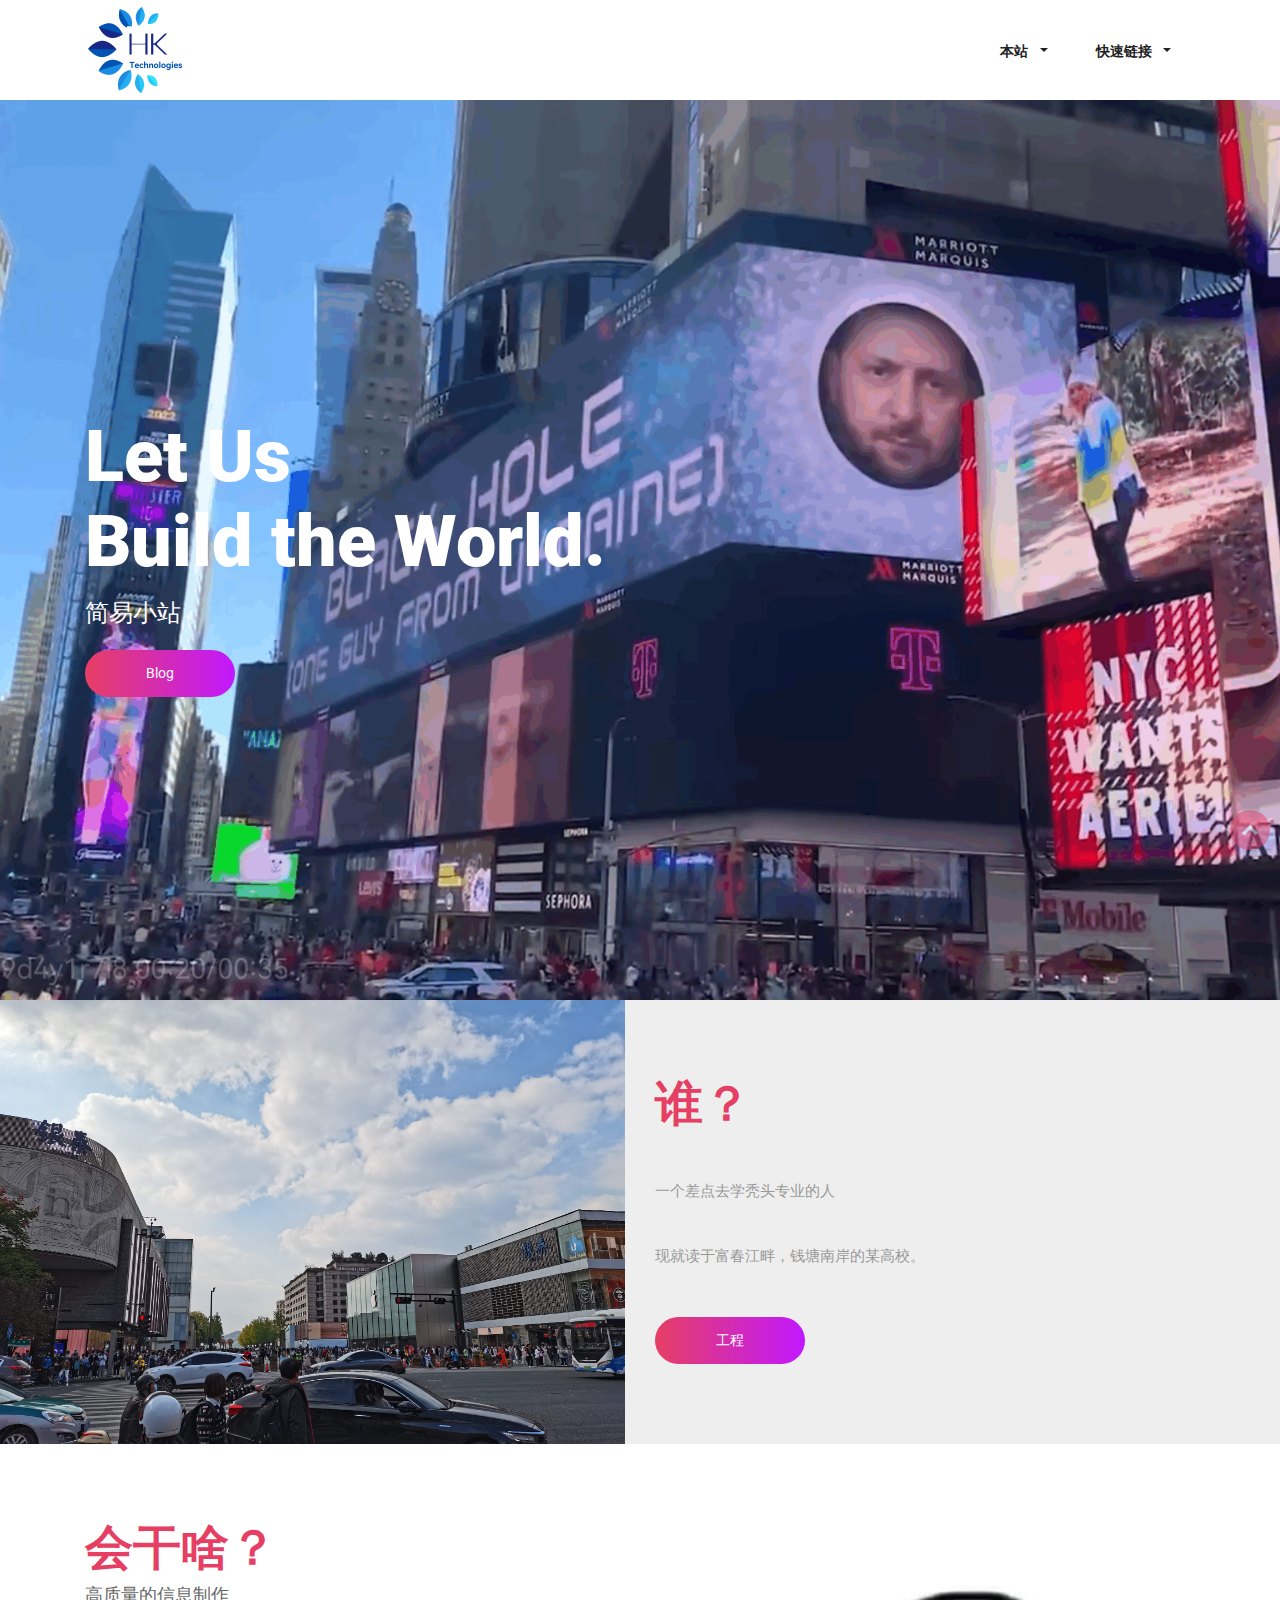
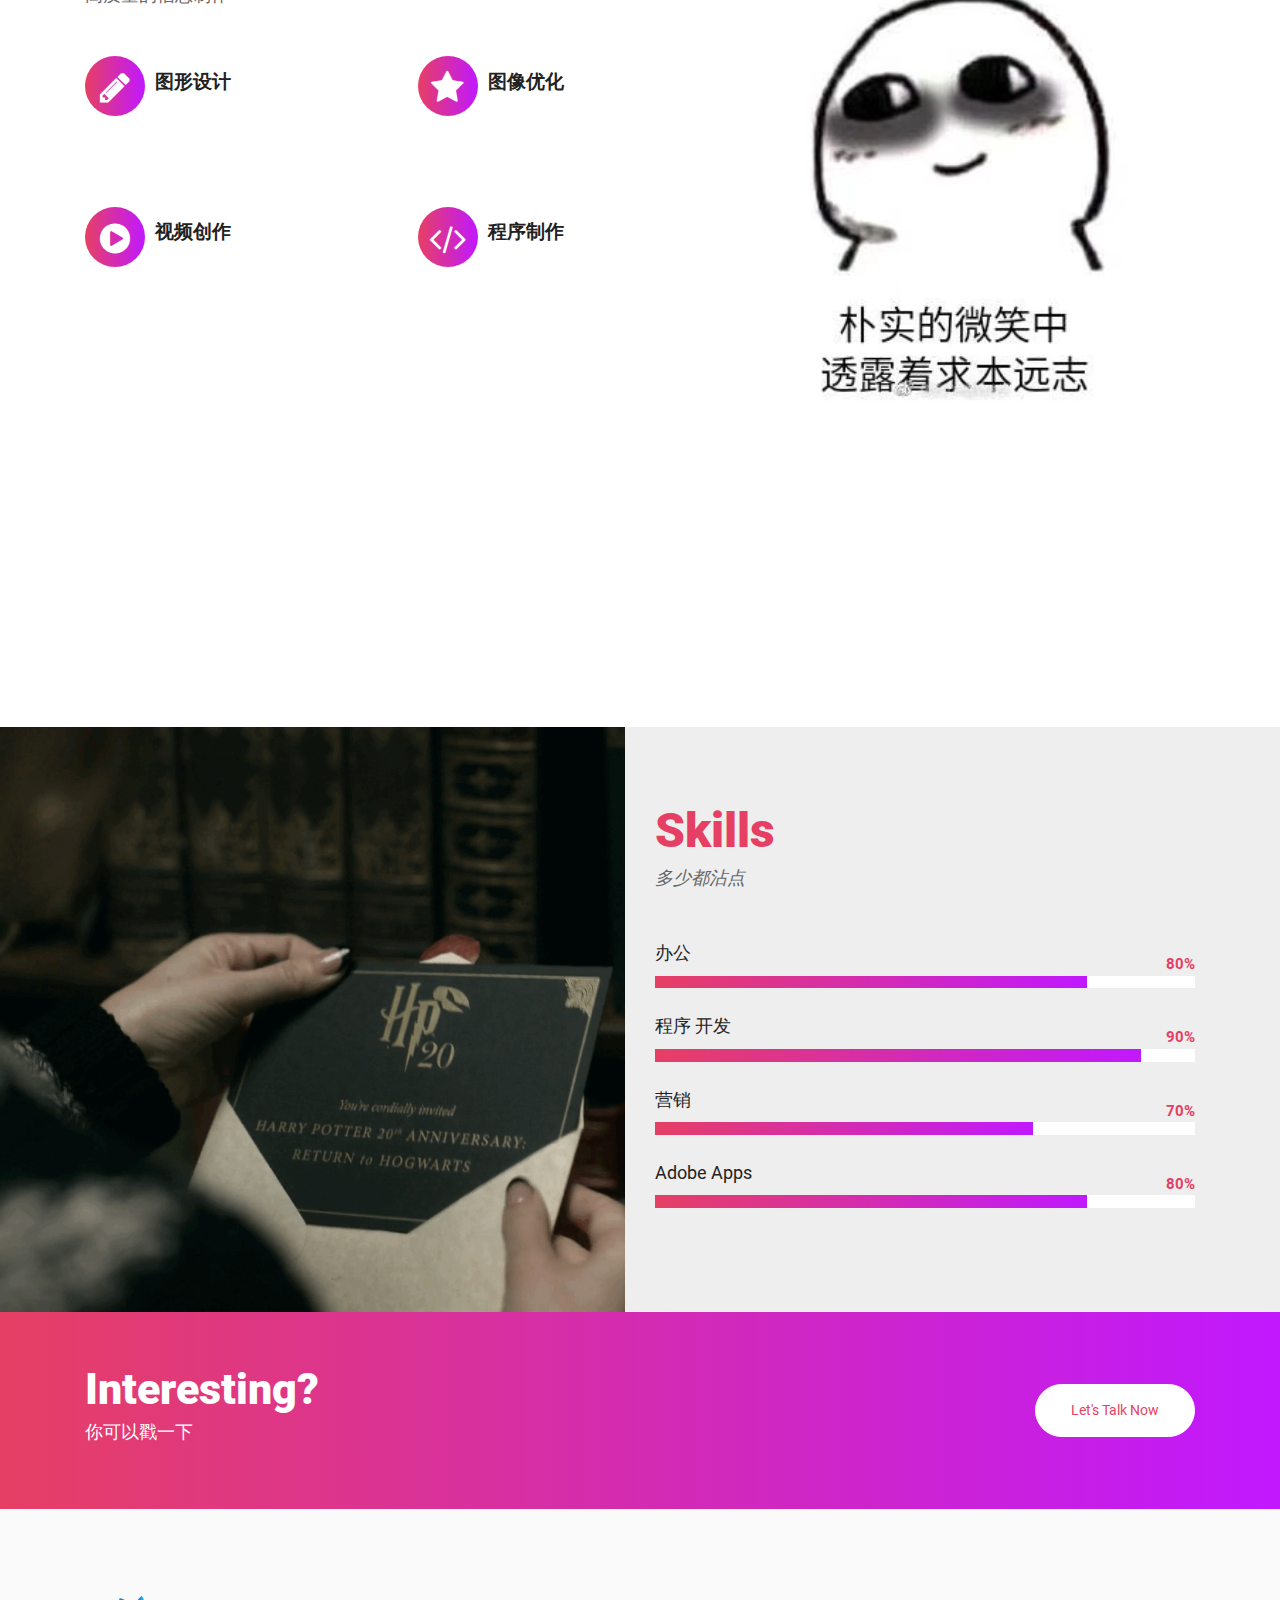
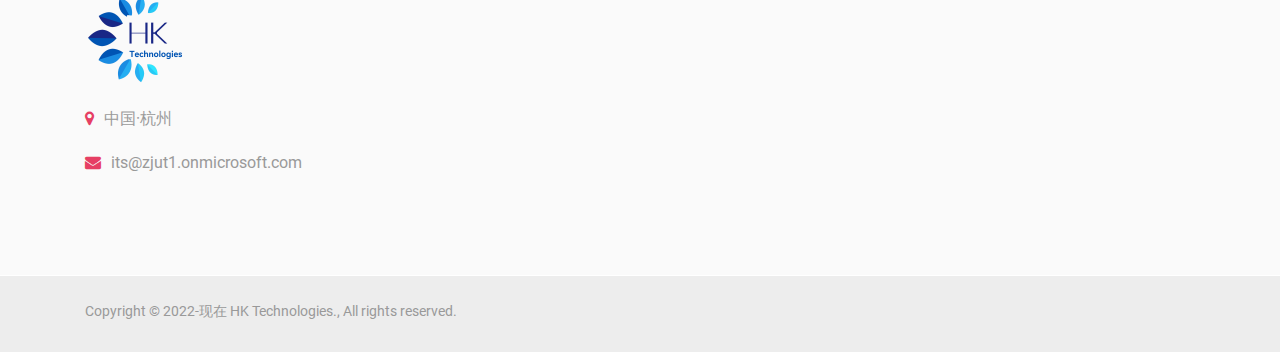
==== commit 4d4ec652: "Add files via upload" ====
--- a/index.html
+++ b/index.html
@@ -7,9 +7,9 @@
     <!--[if IE]><meta http-equiv="x-ua-compatible" content="IE=9" /><![endif]-->
     <meta name="viewport" content="width=device-width, initial-scale=1">
     <title>HK Area</title>
-    <meta name="description" content="OREN is responsive multi-purpose HTML5 template compatible with Bootstrap 4. Take your Startup business website to the next level. It is designed for agency, creative studio, freelance, personal, corporate digital, businesses or any type of person or business who wants to showcase their work, services and professional way.">
-    <meta name="keywords" content="agency, business, corporate, creative studio, freelance, gradient, multipurpose. photography, parallax, personal, responsive">
-    <meta name="author" content="rometheme.net"> 
+    <meta name="description" content="A website made by chn-hk.Powered by Github Pages.">
+    <meta name="keywords" content="IT, corporate, creative studio, photography, personal">
+    <meta name="author" content="chn-hk"> 
 	
 	<!-- ==============================================
 	Favicons
@@ -69,9 +69,10 @@
 						          本站
 						        </a>
 			                    <div class="dropdown-menu">
+									<a class="dropdown-item" href="http://chn-hk.github.io/navi-zcmu.html">快速导航</a>
 			                      	<a class="dropdown-item" href="page-about-me.html">关于</a>
-			                    	<a class="dropdown-item" href="page-services-3.html">总览</a>
-									<a class="dropdown-item" href="page-page-404.html">404</a>
+			                    	<a class="dropdown-item" href="404.html">总览</a>
+									<a class="dropdown-item" href="404.html">404</a>
 							    </div>
 			                </li>
 			                
@@ -82,8 +83,10 @@
 						        </a>
 			                    <div class="dropdown-menu">
 									<a class="dropdown-item" href="http://chn-hk.github.io/blog">Blog</a>
-									<a class="dropdown-item" href="http://chn-hk.github.io/eat">吃啥？</a>
-									</div>
+									<a class="dropdown-item" href="http://chn-hk.github.io/eat">ZYFC随机选餐</a>
+									<a class="dropdown-item" href="https://kms.cangshui.net">沧水KMS</a>
+									<a class="dropdown-item" href="https://otp.landian.vip">OTP</a>
+								</div>
 			                </li>
 							
 			            </ul>
@@ -126,7 +129,7 @@
 						<p>&nbsp;</p>
 						<p>一个差点去学秃头专业的人</p>
                         <p><br>
-					     现就读于钱塘江畔的某省重点建设高校。</p>
+					     现就读于富春江畔，钱塘南岸的某高校。</p>
                         <div class="spacer-30"></div>
 						<a href="https://chn-hk.github.io/work.html" class="btn btn-primary">工程</a>
 						<div class="spacer-content"></div>
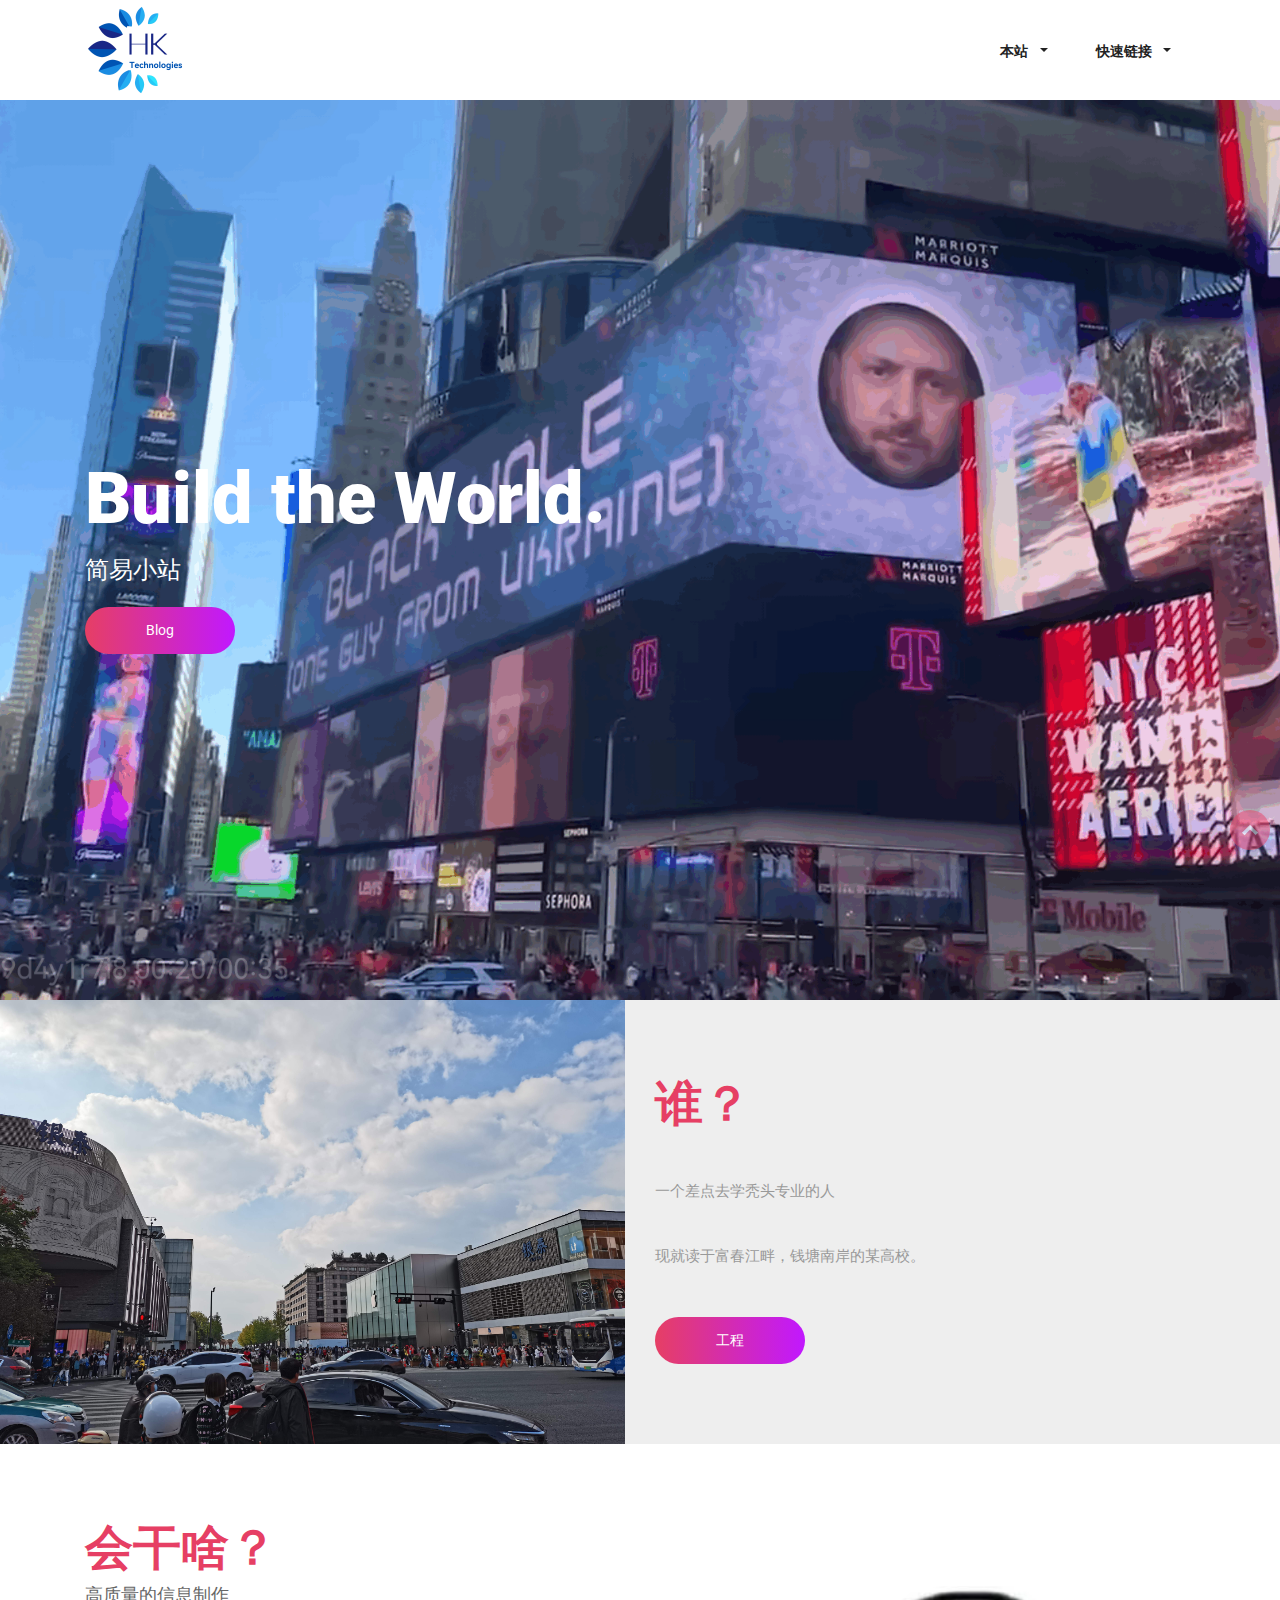
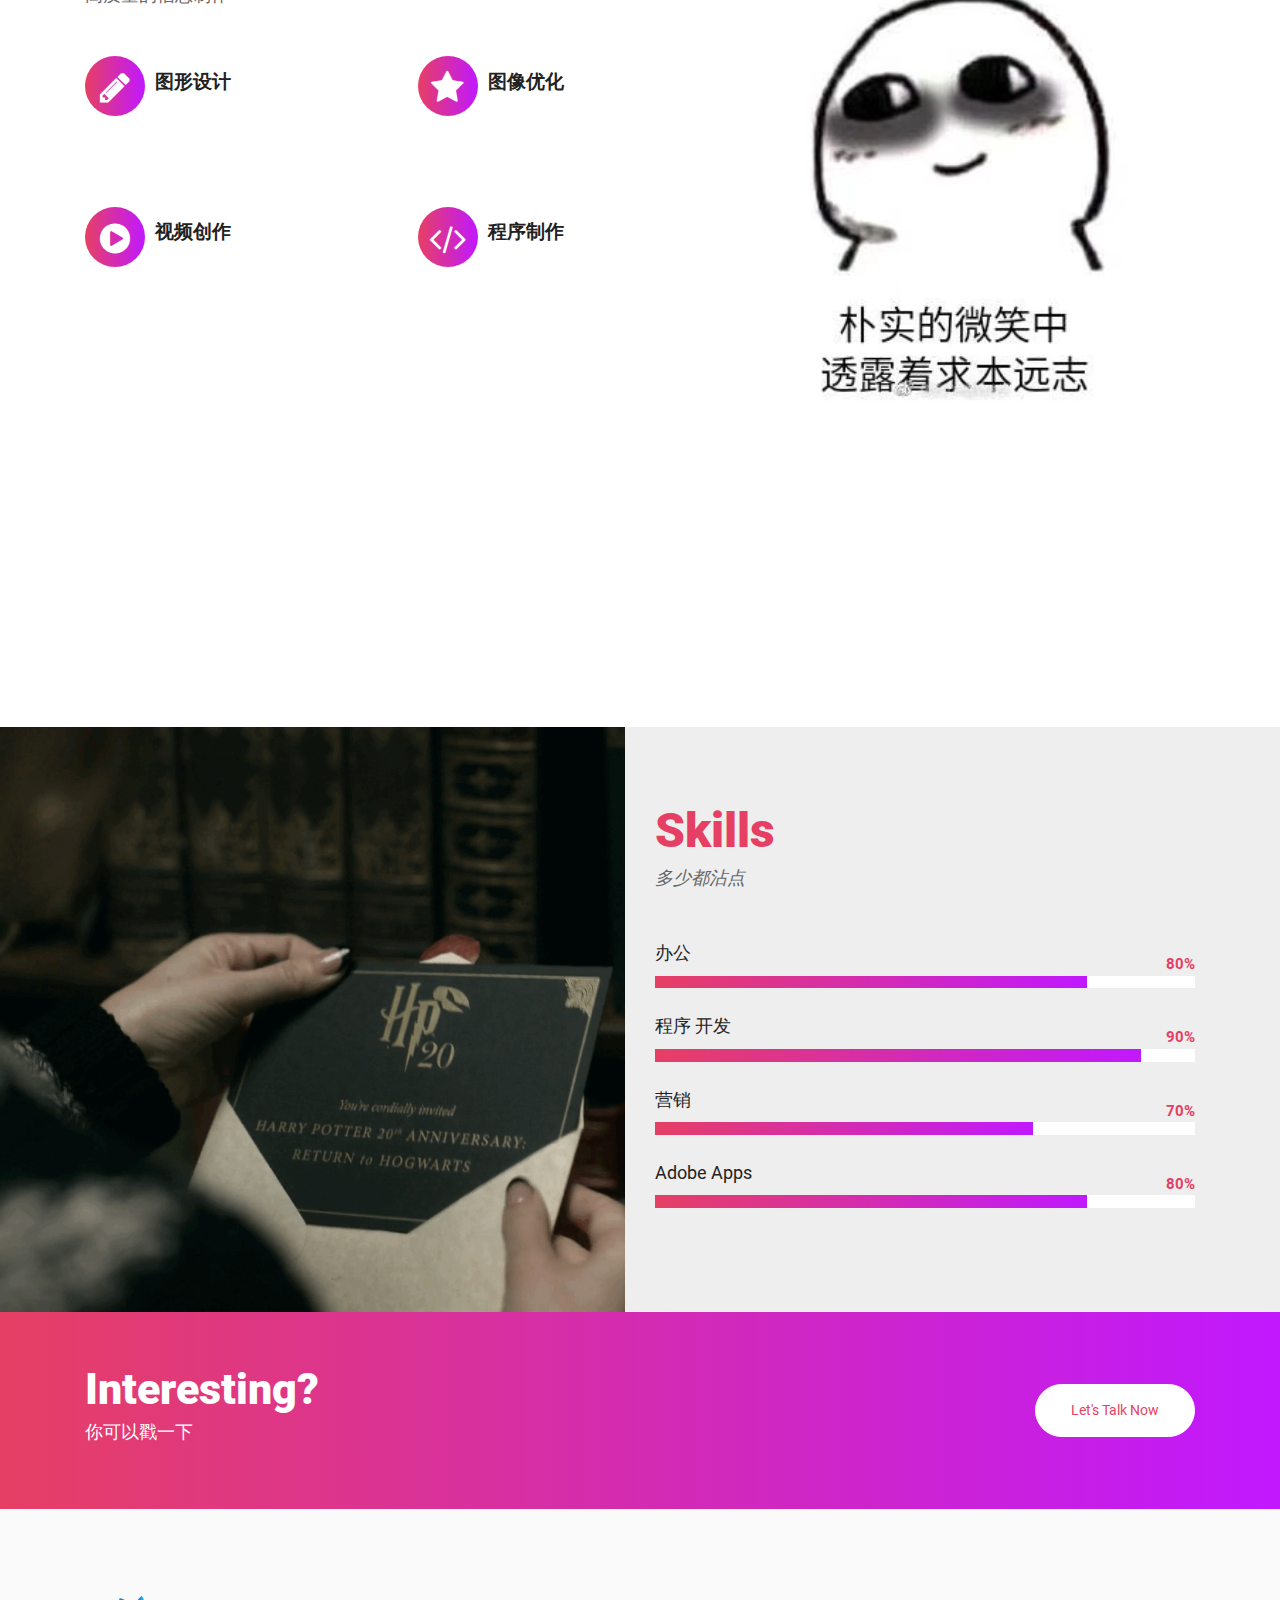
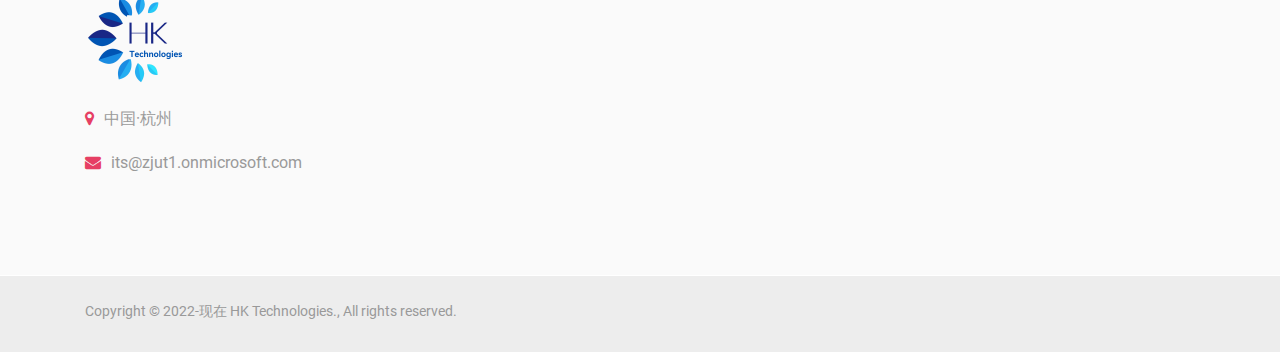
==== commit abbf35ea: "Add files via upload" ====
--- a/index.html
+++ b/index.html
@@ -104,7 +104,7 @@
 		<div class="container h-100 d-flex align-items-center">
 			
         	<div class="wrap-caption text-white">
-                <h1 class="caption-heading">Let Us<br>Build the World.</h1>
+                <h1 class="caption-heading">Build the World.</h1>
                 <p class="">简易小站</p>
                 <a href="https://chn-hk.github.io/blog" class="btn btn-primary">Blog</a>
             </div>  
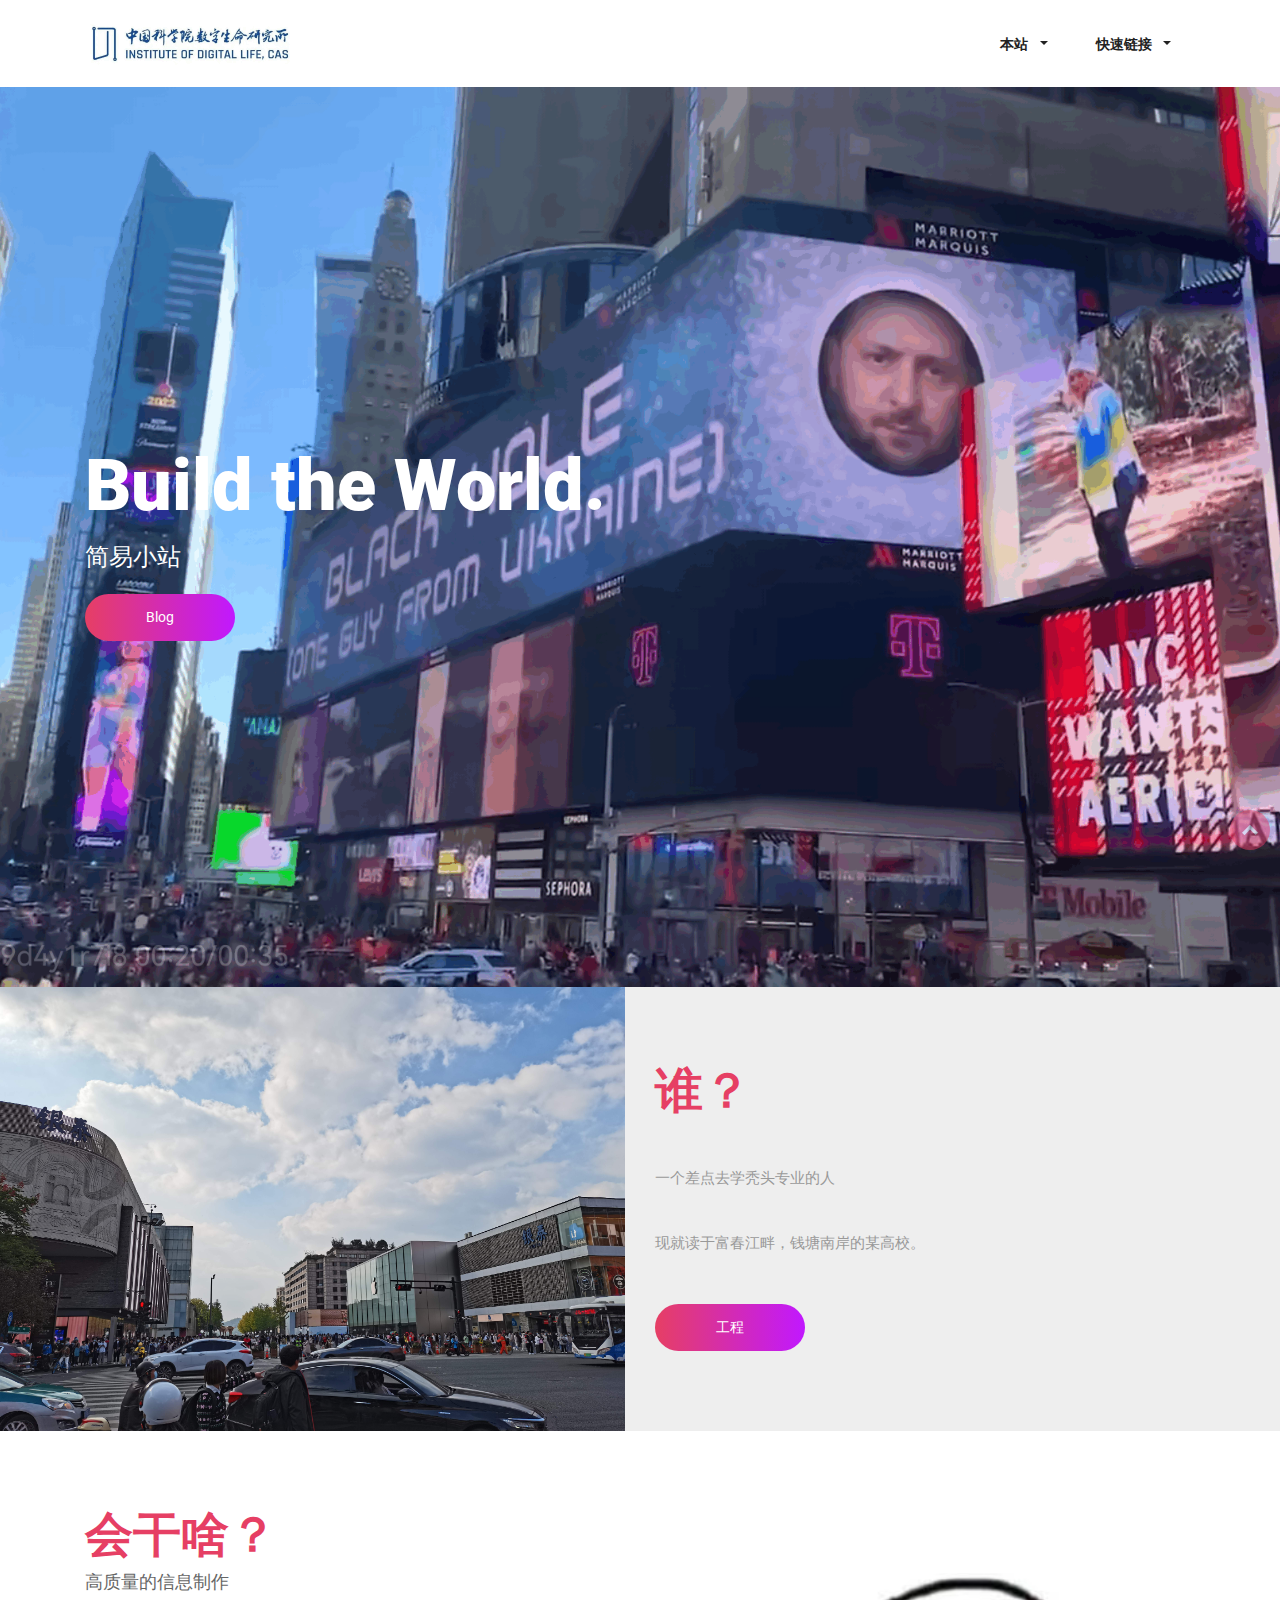
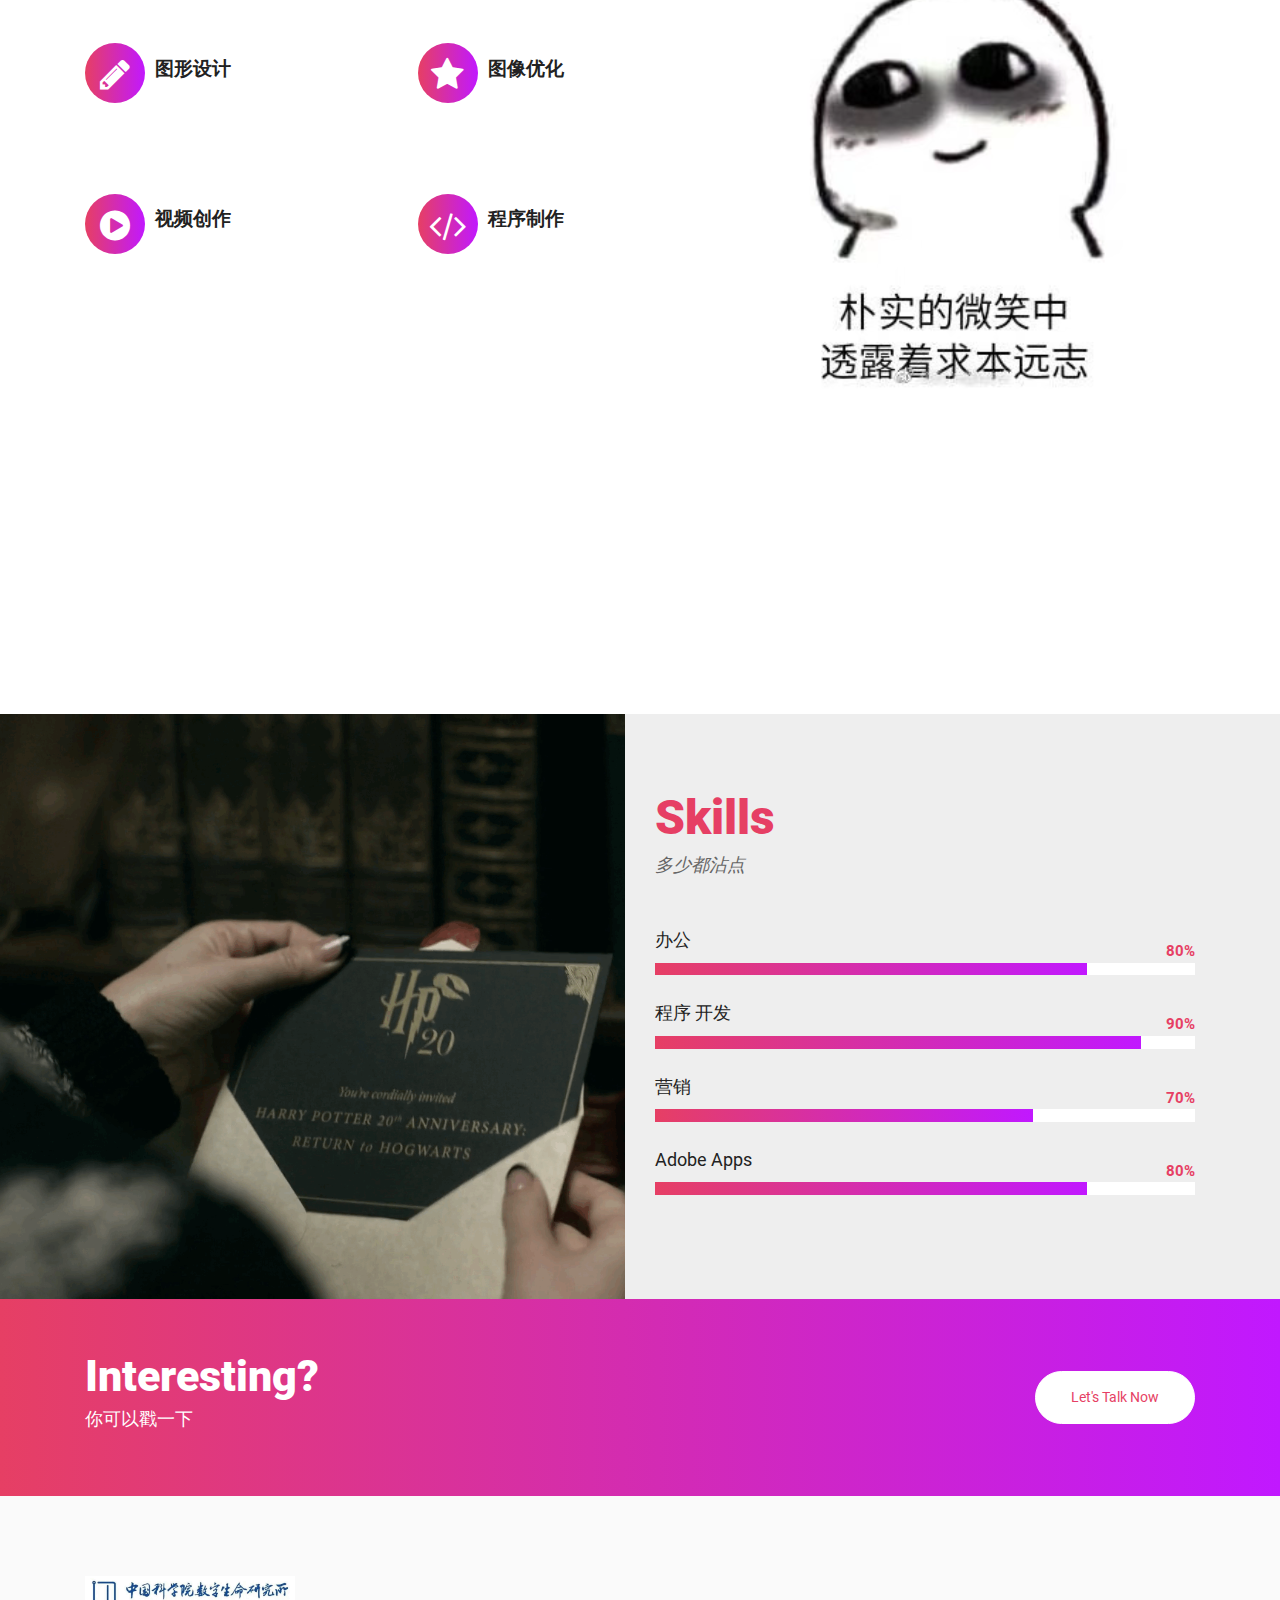
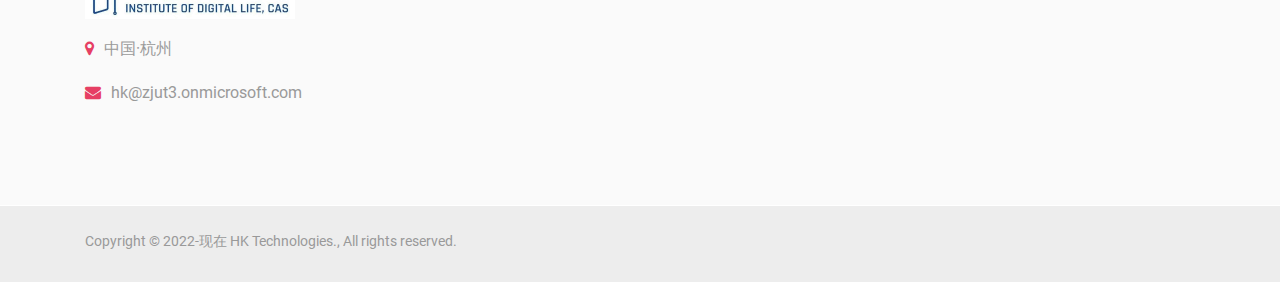
==== commit a42dd67a: "Update index.html" ====
--- a/index.html
+++ b/index.html
@@ -83,6 +83,7 @@
 						        </a>
 			                    <div class="dropdown-menu">
 									<a class="dropdown-item" href="http://chn-hk.github.io/blog">Blog</a>
+									<a class="dropdown-item" href="http://chn-hk.github.io/software">Software</a>
 									<a class="dropdown-item" href="http://chn-hk.github.io/eat">ZYFC随机选餐</a>
 									<a class="dropdown-item" href="https://kms.cangshui.net">沧水KMS</a>
 									<a class="dropdown-item" href="https://otp.landian.vip">OTP</a>
@@ -323,7 +324,7 @@
 									<div class="info-icon text-primary">
 										<span class="fa fa-envelope"></span>
 									</div>
-									<div class="info-text">its@zjut1.onmicrosoft.com</div>
+									<div class="info-text">hk@zjut3.onmicrosoft.com</div>
 								</li>
 							</ul>
 						</div>
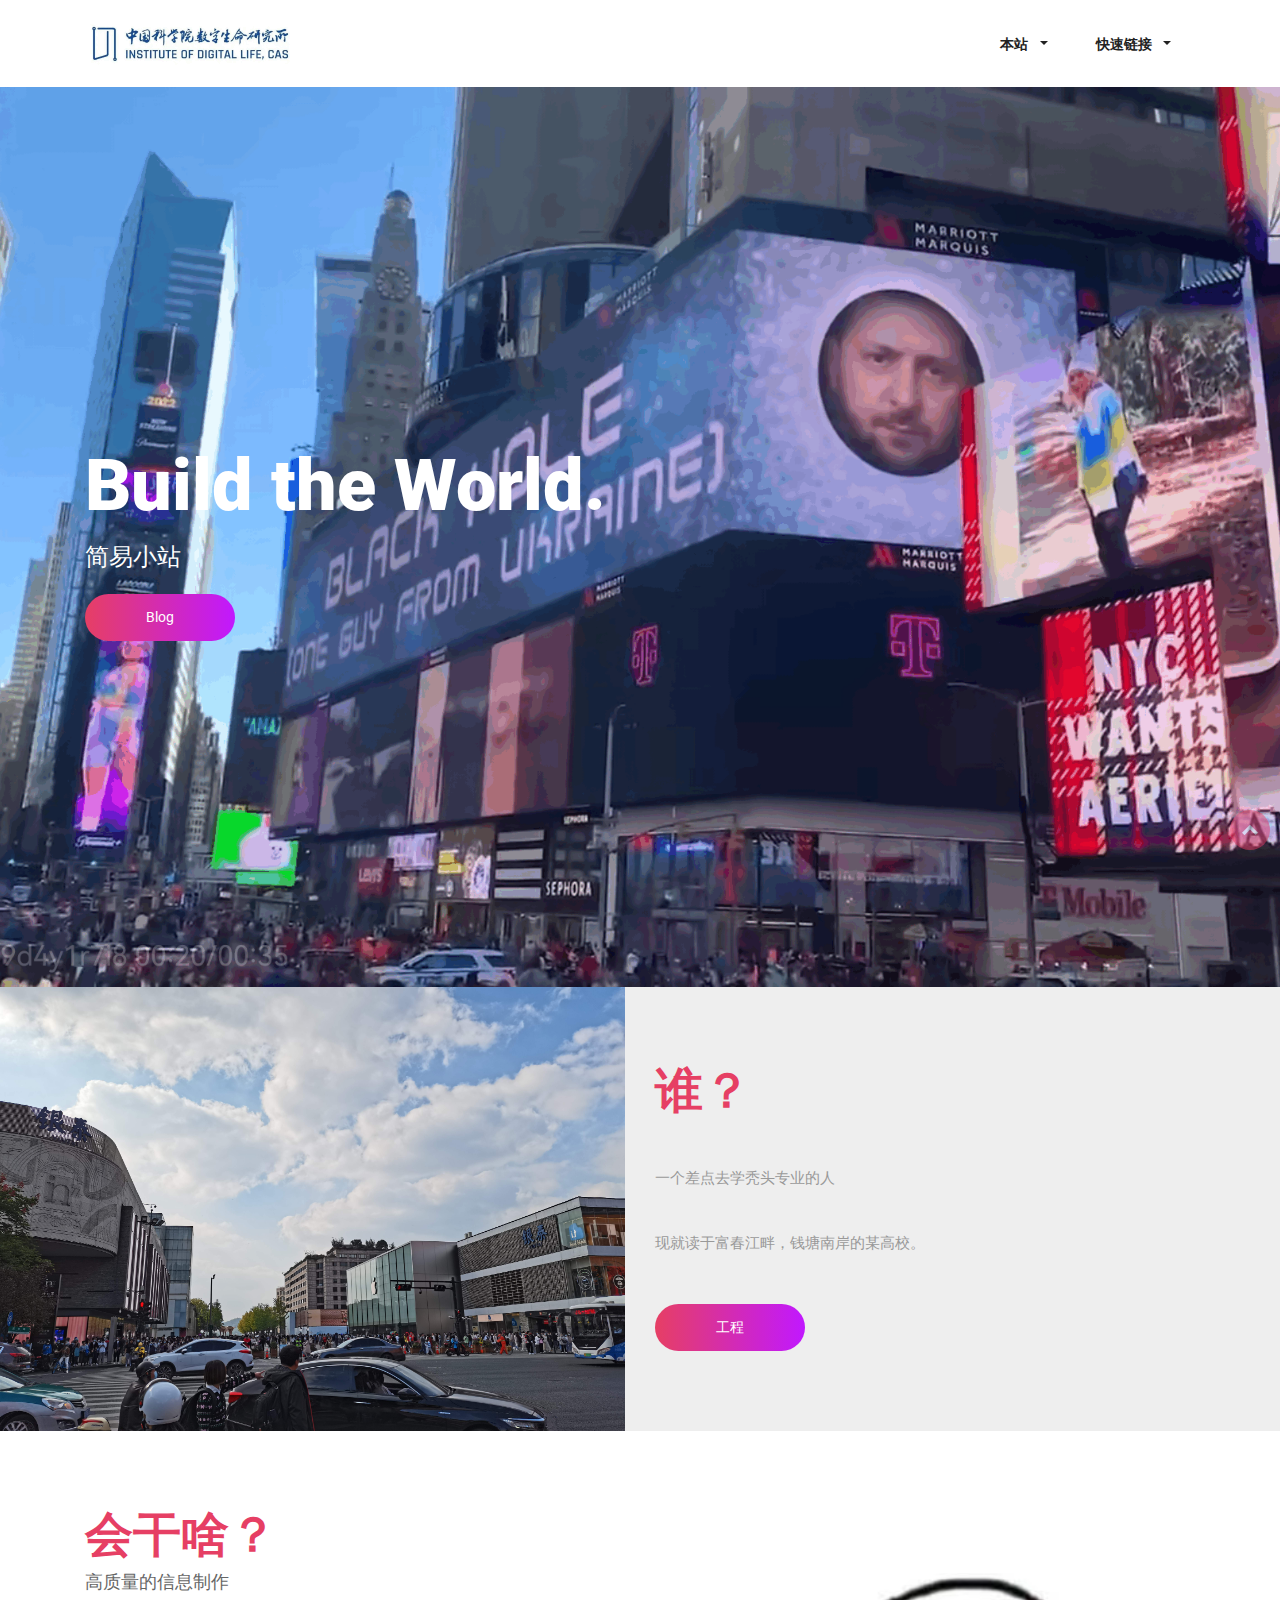
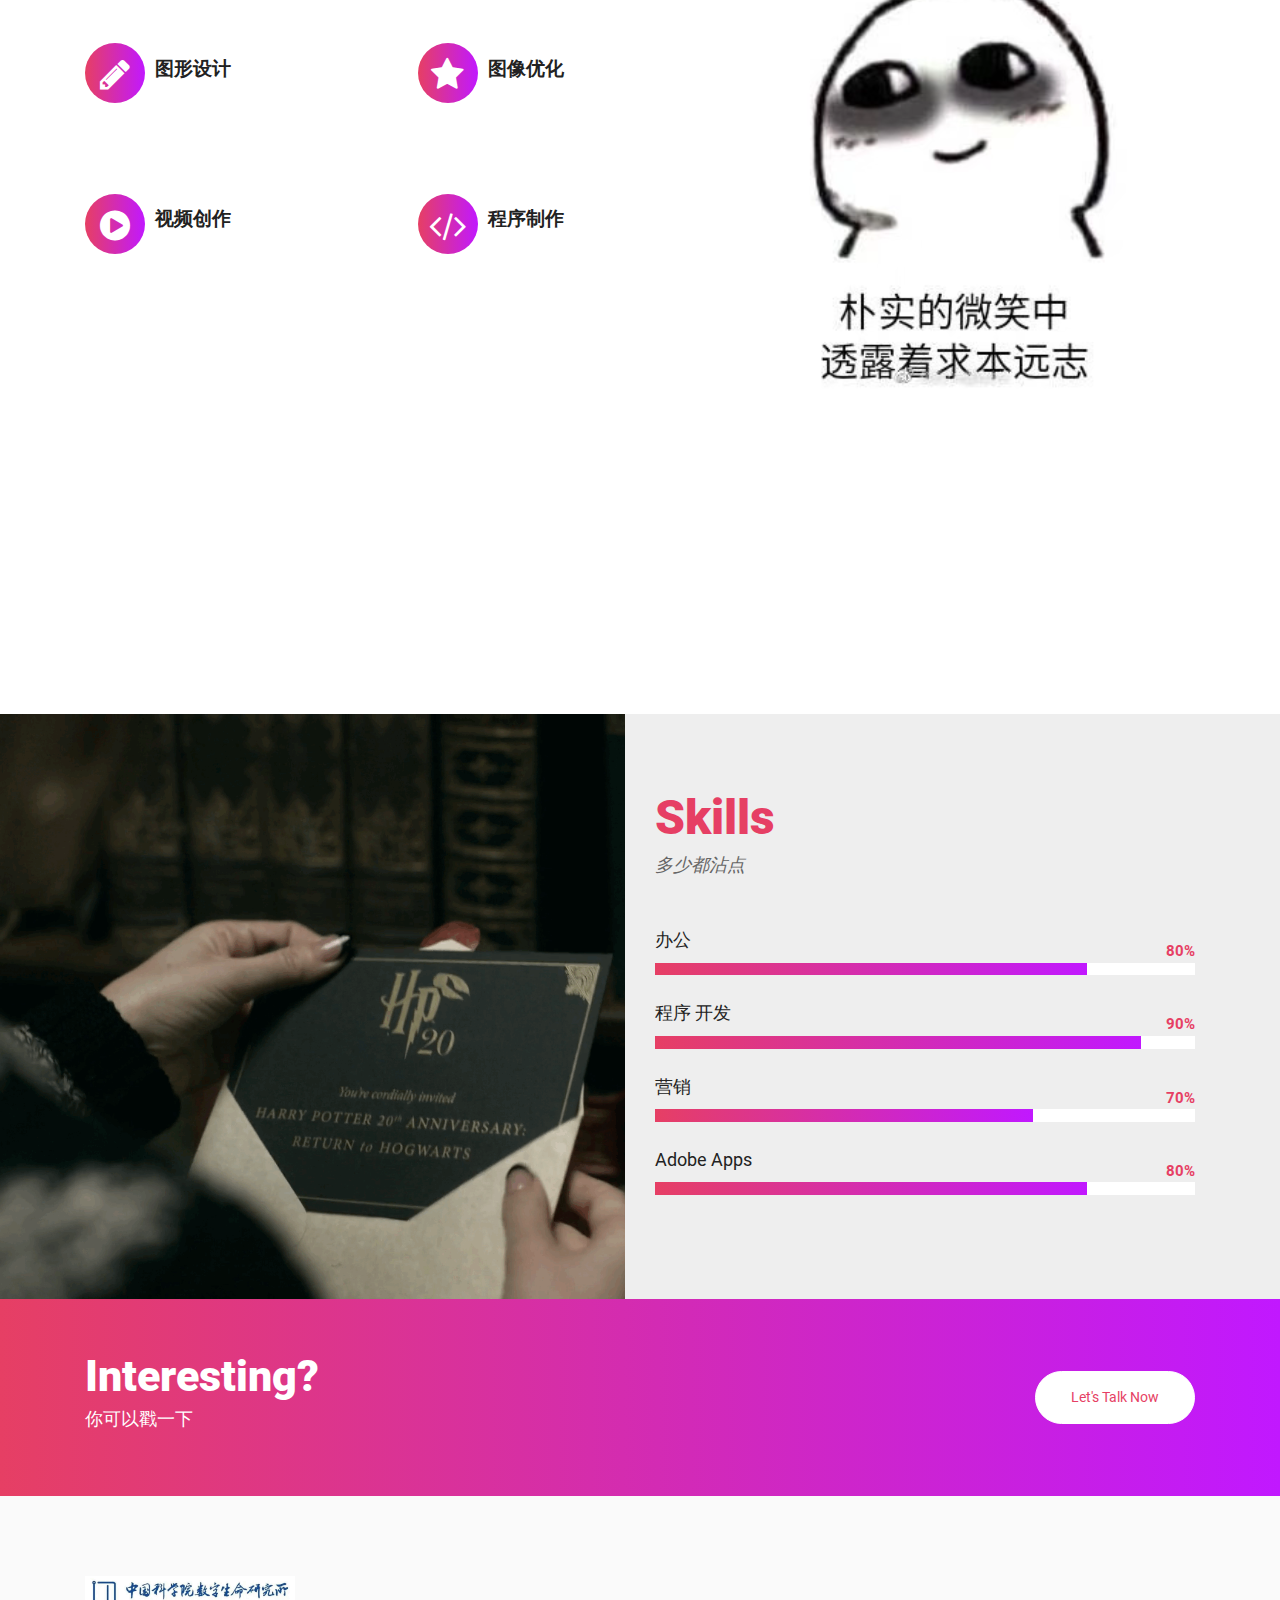
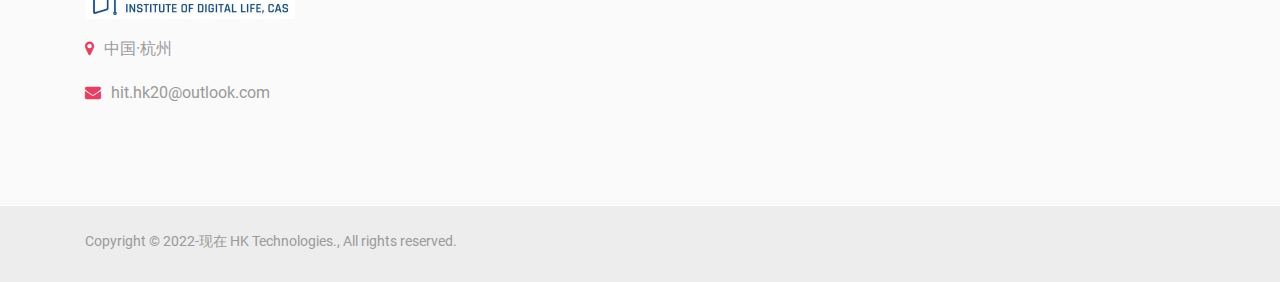
==== commit e7d4e518: "Add files via upload" ====
--- a/index.html
+++ b/index.html
@@ -84,7 +84,8 @@
 			                    <div class="dropdown-menu">
 									<a class="dropdown-item" href="http://chn-hk.github.io/blog">Blog</a>
 									<a class="dropdown-item" href="http://chn-hk.github.io/software">Software</a>
-									<a class="dropdown-item" href="http://chn-hk.github.io/eat">ZYFC随机选餐</a>
+									<a class="dropdown-item" href="http://chn-hk.github.io/eat-binwen">BW-随机选餐</a>
+									<a class="dropdown-item" href="http://chn-hk.github.io/eat-fuchun">FC-随机选餐</a>
 									<a class="dropdown-item" href="https://kms.cangshui.net">沧水KMS</a>
 									<a class="dropdown-item" href="https://otp.landian.vip">OTP</a>
 								</div>
@@ -219,7 +220,7 @@
 					<div class="col-sm-12 col-md-12">
 						<div class="cta-quote">
 							<h1 class="title">秃头生活每一天</h1>
-							<footer>2022&nbsp;</footer>
+							<footer>2023&nbsp;</footer>
 						</div>
 					</div>
 				</div>
@@ -324,7 +325,7 @@
 									<div class="info-icon text-primary">
 										<span class="fa fa-envelope"></span>
 									</div>
-									<div class="info-text">hk@zjut3.onmicrosoft.com</div>
+									<div class="info-text">hit.hk20@outlook.com</div>
 								</li>
 							</ul>
 						</div>
